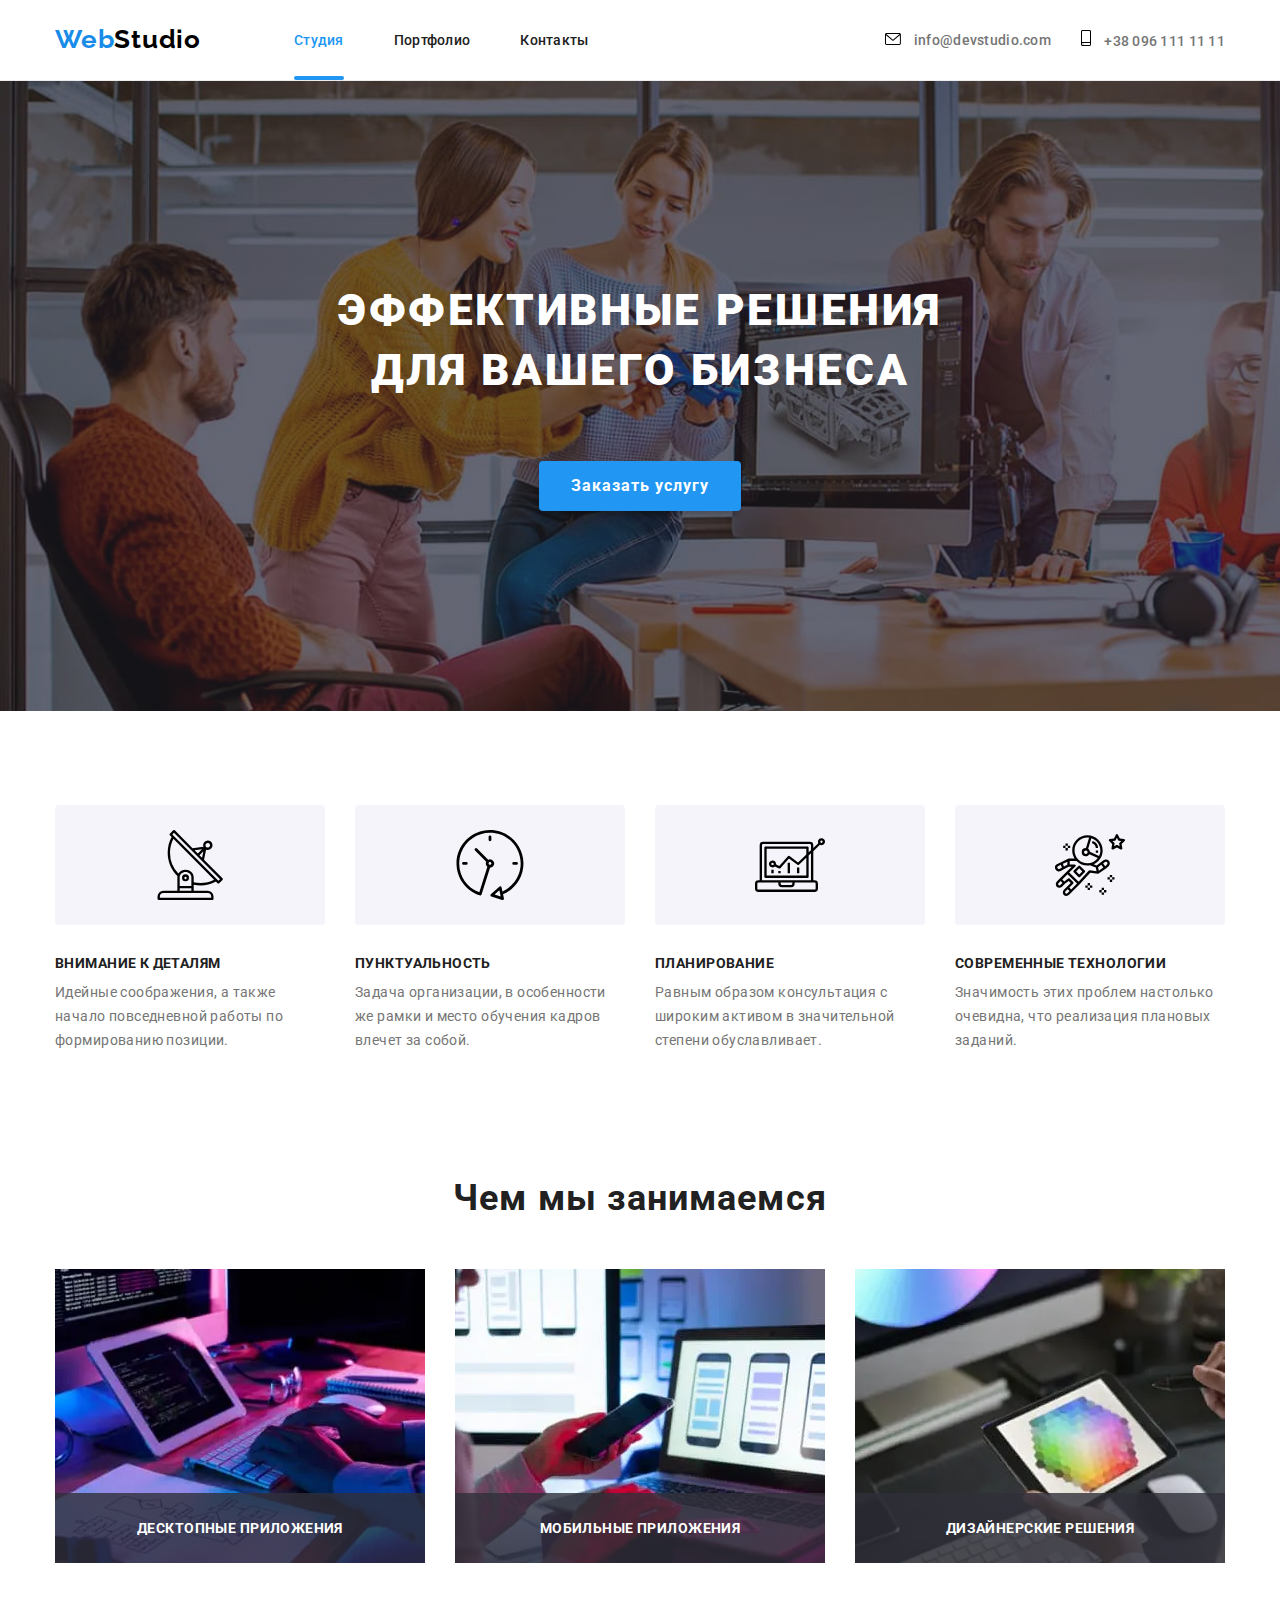
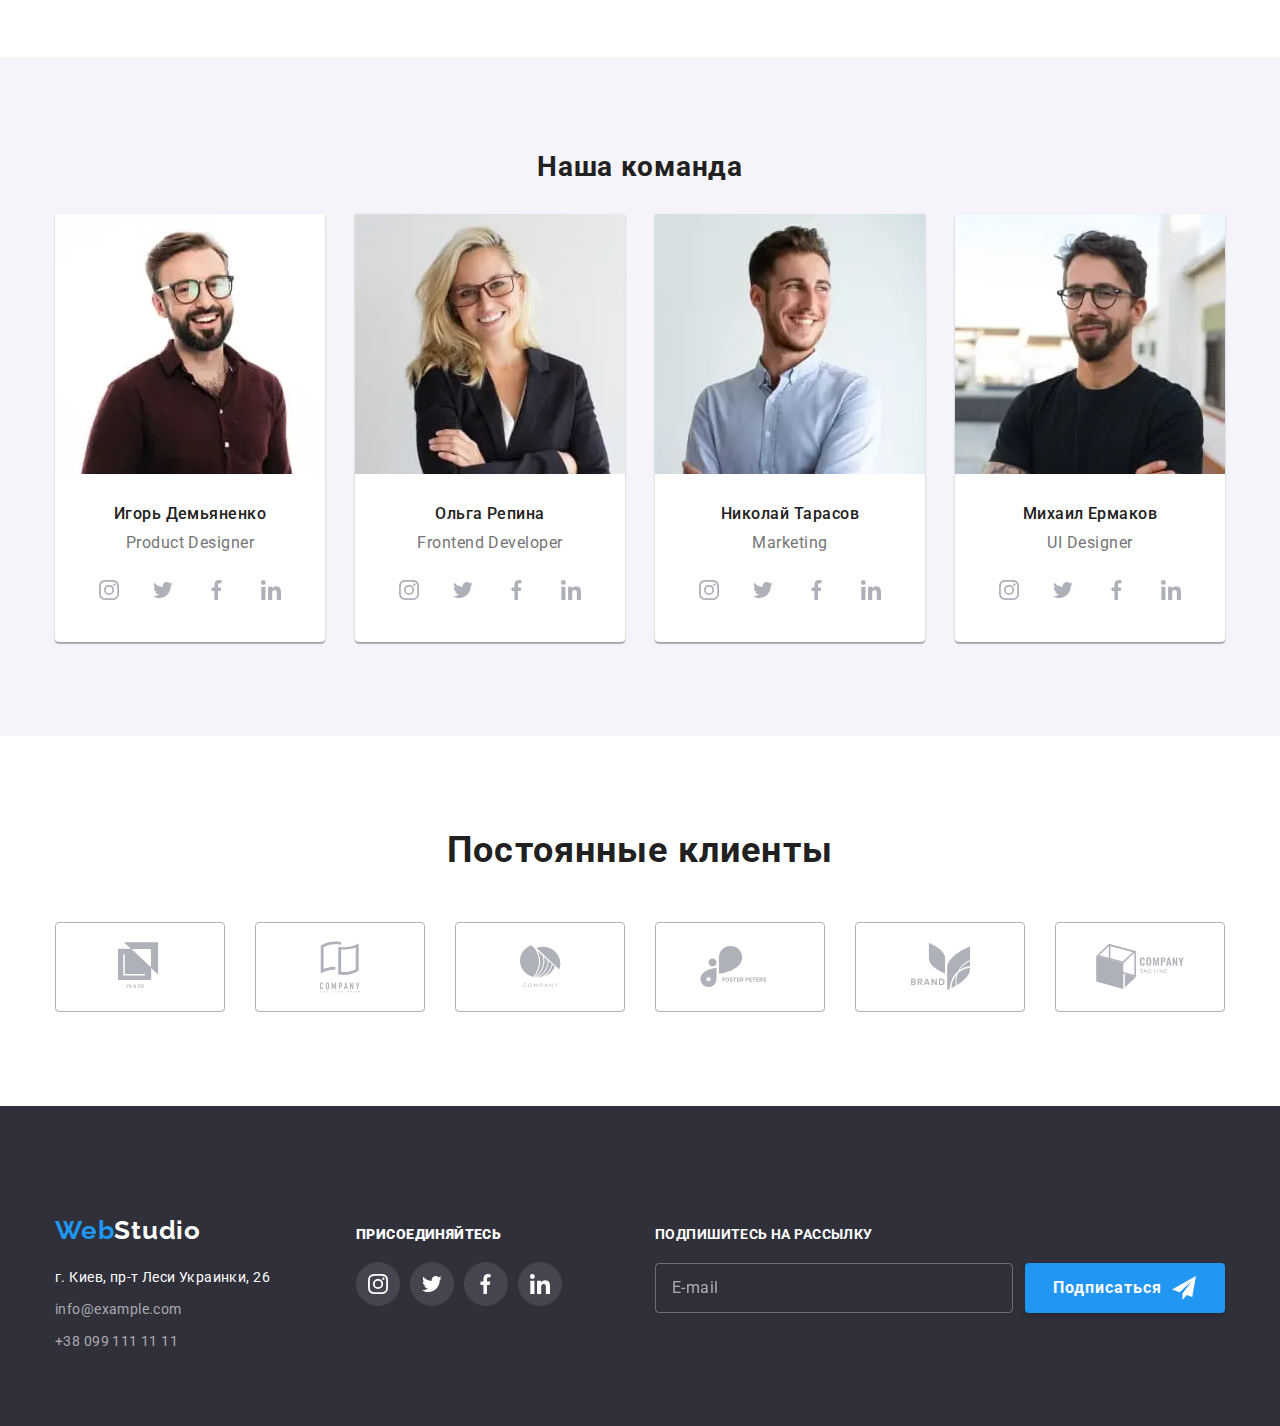
==== index.html @ 48f65a8f "almost done" ====
<!DOCTYPE html>
<html lang="ru">
  <head>
    <meta charset="UTF-8" />
    <meta name="viewport" content="width=device-width, initial-scale=1.0" />
    <title>СТУДИЯ</title>
    <link rel="preconnect" href="https://fonts.gstatic.com" />
    <link
      href="https://fonts.googleapis.com/css2?family=Raleway:wght@700&family=Roboto:wght@400;500;700;900&display=swap"
      rel="stylesheet"
    />
    <link
      rel="stylesheet"
      href="https://cdnjs.cloudflare.com/ajax/libs/modern-normalize/1.0.0/modern-normalize.min.css"
    />
    <link rel="stylesheet" href="./css/main.min.css" />
  </head>
  <body>
    <header class="page-header dividing-line">
      <div class="container">
        <nav class="site-nav">
          <a class="nav-logo link" href="index.html">
            Web<span class="nav-logo-style">Studio</span></a
          >
          <ul class="nav-list">
            <li class="nav-list-item">
              <a
                class="nav-links current studio-underline link"
                href="./index.html"
                >Студия</a
              >
            </li>
            <li class="nav-list-item">
              <a class="nav-links link" href="./portfolio.html"> Портфолио </a>
            </li>
            <li class="nav-list-item">
              <a class="nav-links link" href="#"> Контакты</a>
            </li>
          </ul>
        </nav>

        <button type="button" class="burger-button" data-menu-button>
          <svg class="burger-icon">
            <use href="./icons/sprite-svg.svg#icon-burger"></use>
          </svg>
        </button>

        <ul class="contacts-nav">
          <li class="contacts-nav-item">
            <a class="contacts-nav-info link" href="mailto:info@devstudio.com">
              <svg class="contacts-nav-icon-mail">
                <use href="./icons/sprite-svg.svg#icon-mail"></use>
              </svg>
              info@devstudio.com</a
            >
          </li>
          <li class="contacts-nav-item">
            <a class="contacts-nav-info link" href="tel:+380961111111">
              <svg class="contacts-nav-icon-tel">
                <use href="./icons/sprite-svg.svg#icon-smartphone"></use>
              </svg>
              +38 096 111 11 11</a
            >
          </li>
        </ul>
      </div>

      <div class="mobile-menu" data-menu>
        <button type="button" class="mobile-close-button" data-menu-close>
          <svg class="close-icon">
            <use href="./icons/sprite-svg.svg#icon-close"></use>
          </svg>
        </button>
        <ul class="mobile-menu-nav">
          <li class="mobile-menu-nav-item">
            <a href="./index.html" class="mobile-menu-nav-link link current"
              >Студия</a
            >
          </li>
          <li class="mobile-menu-nav-item">
            <a href="./portfolio.html" class="mobile-menu-nav-link link"
              >Портфолио</a
            >
          </li>
          <li class="mobile-menu-nav-item">
            <a href="#" class="mobile-menu-nav-link link">Контакты</a>
          </li>
        </ul>

        <ul class="mobile-contacts-nav">
          <li class="mobile-contacts-nav-item">
            <a href="#" class="mobile-contacts-nav-link link"
              >+38 096 111 11 11</a
            >
          </li>
          <li class="mobile-contacts-nav-item">
            <a href="#" class="mobile-contacts-nav-link link"
              >info@devstudio.com</a
            >
          </li>
        </ul>

        <ul class="mobile-social-list">
          <li class="mobile-social-list-item">
            <a href="#" class="mobile-social-list-link link">Instagram</a>
          </li>
          <li class="mobile-social-list-item">
            <a href="#" class="mobile-social-list-link link">Twitter</a>
          </li>
          <li class="mobile-social-list-item">
            <a href="#" class="mobile-social-list-link link">Facebook</a>
          </li>
          <li class="mobile-social-list-item">
            <a href="#" class="mobile-social-list-link link">LinkedIn</a>
          </li>
        </ul>
      </div>
    </header>
    <main>
      <section class="hero">
        <h1 class="hero-title">Эффективные решения для вашего бизнеса</h1>
        <button type="button" class="hero-button" data-modal-open>
          Заказать услугу
        </button>
      </section>

      <section class="main-part">
        <div class="container">
          <ul class="opportunities-list">
            <li class="opportunities-list-item">
              <div class="opportunities-list-icon-container">
                <svg class="opportunities-icon">
                  <use href="./icons/sprite-svg.svg#icon-group"></use>
                </svg>
              </div>
              <h3 class="opportunities-title">Внимание к деталям</h3>
              <p class="opportunities-description">
                Идейные соображения, а также начало повседневной работы по
                формированию позиции.
              </p>
            </li>
            <li class="opportunities-list-item">
              <div class="opportunities-list-icon-container">
                <svg class="opportunities-icon">
                  <use href="./icons/sprite-svg.svg#icon-clock"></use>
                </svg>
              </div>
              <h3 class="opportunities-title">Пунктуальность</h3>
              <p class="opportunities-description">
                Задача организации, в особенности же рамки и место обучения
                кадров влечет за собой.
              </p>
            </li>
            <li class="opportunities-list-item">
              <div class="opportunities-list-icon-container">
                <svg class="opportunities-icon">
                  <use href="./icons/sprite-svg.svg#icon-diagram"></use>
                </svg>
              </div>

              <h3 class="opportunities-title">Планирование</h3>
              <p class="opportunities-description">
                Равным образом консультация с широким активом в значительной
                степени обуславливает.
              </p>
            </li>
            <li class="opportunities-list-item">
              <div class="opportunities-list-icon-container">
                <svg class="opportunities-icon">
                  <use href="./icons/sprite-svg.svg#icon-astronaut"></use>
                </svg>
              </div>
              <h3 class="opportunities-title">Современные технологии</h3>
              <p class="opportunities-description">
                Значимость этих проблем настолько очевидна, что реализация
                плановых заданий.
              </p>
            </li>
          </ul>
        </div>
      </section>
      <section class="doings">
        <h3 class="section-title">Чем мы занимаемся</h3>
        <div class="container">
          <ul class="doings-list">
            <li class="doings-images">
              <div class="img-wrapper">
                <picture class="doings-picture">
                  <source
                    srcset="
                      ./doings/img-1.webp.webp    1x,
                      ./doings/img-1@2x.webp.webp 2x
                    "
                    media="(min-width:1200px)" />
                  <source
                    srcset="./doings/img-1.jpg 1x, ./doings/img-1@2x.jpg 2x"
                    media="(min-width:1200px)" />

                  <img
                    src="./doings/img-1.jpg"
                    width="370"
                    height="294"
                    alt="работа за компьютером"
                /></picture>
                <p class="img-subtitles">Десктопные приложения</p>
              </div>
            </li>
            <li class="doings-images">
              <div class="img-wrapper">
                <picture class="doings-picture">
                  <source
                    srcset="
                      ./doings/img-2.webp.webp    1x,
                      ./doings/img-2@2x.webp.webp 2x
                    "
                    media="(min-width:1200px)" />
                  <source
                    srcset="./doings/img-2.jpg 1x, ./doings/img-2@2x.jpg 2x"
                    media="(min-width:1200px)" />
                  <img
                    src="./doings/img-2.jpg"
                    width="370"
                    height="294"
                    alt="выбор дизайна разного вида"
                /></picture>
                <p class="img-subtitles">Мобильные приложения</p>
              </div>
            </li>
            <li class="doings-images">
              <div class="img-wrapper">
                <picture class="doings-picture">
                  <source
                    srcset="
                      ./doings/img-3.webp.webp    1x,
                      ./doings/img-3@2x.webp.webp 2x
                    "
                    media="(min-width:1200px)" />
                  <source
                    srcset="./doings/img-3.jpg 1x, ./doings/img-3@2x.jpg 2x"
                    media="(min-width:1200px)" />
                  <img
                    src="./doings/img-3.jpg"
                    width="370"
                    height="294"
                    alt="диаграма цветов на планшете"
                /></picture>
                <p class="img-subtitles">Дизайнерские решения</p>
              </div>
            </li>
          </ul>
        </div>
      </section>
      <section class="team">
        <h3 class="team-title">Наша команда</h3>
        <div class="container">
          <ul class="team-list">
            <li class="team-list-item">
              <picture class="team-picture">
                <source
                  srcset="
                    ./team/team-desktop/img-1.webp.webp    1x,
                    ./team/team-desktop/img-1@2x.webp.webp 2x
                  "
                  media="(min-width:1200px)"
                  type="image/webp"
                />
                <source
                  srcset="
                    ./team/team-desktop/img-1.jpg    1x,
                    ./team/team-desktop/img-1@2x.jpg 2x
                  "
                  media="(min-width:1200px)"
                />

                <source
                  srcset="
                    ./team/team-tablet/img-1.webp.webp    1x,
                    ./team/team-tablet/img-1@2x.webp.webp 2x
                  "
                  media="(min-width:768px)"
                  type="image/webp"
                />
                <source
                  srcset="
                    ./team/team-tablet/img-1.jpg    1x,
                    ./team/team-tablet/img-1@2x.jpg 2x
                  "
                  media="(min-width:768px)"
                />
                <source
                  srcset="
                    ./team/team-mobile/img-1.webp.webp    1x,
                    ./team/team-mobile/img-1@2x.webp.webp 2x
                  "
                  media="(min-width:480px)"
                  type="image/webp"
                />
                <source
                  srcset="
                    ./team/team-mobile/img-1.jpg    1x,
                    ./team/team-mobile/img-1@2x.jpg 2x
                  "
                  media="(min-width:480px)"
                />

                <img
                  class="team-pic"
                  src="./team/team-mobile/img-1.jpg"
                  alt="Игорь Демьяненко"
                />
              </picture>
              <div class="team-members">
                <h4 class="members-name">Игорь Демьяненко</h4>
                <p class="members-position">Product Designer</p>
                <ul class="social-list">
                  <li class="social-list-item">
                    <a href="" class="social-list-link link">
                      <svg class="social-link-icon">
                        <use href="./icons/sprite-svg.svg#icon-instagram"></use>
                      </svg>
                    </a>
                  </li>
                  <li class="social-list-item">
                    <a href="" class="social-list-link link">
                      <svg class="social-link-icon">
                        <use href="./icons/sprite-svg.svg#icon-twitter"></use>
                      </svg>
                    </a>
                  </li>
                  <li class="social-list-item">
                    <a href="" class="social-list-link link">
                      <svg class="social-link-icon">
                        <use href="./icons/sprite-svg.svg#icon-facebook"></use>
                      </svg>
                    </a>
                  </li>
                  <li class="social-list-item">
                    <a href="" class="social-list-link link">
                      <svg class="social-link-icon">
                        <use href="./icons/sprite-svg.svg#icon-linkedin"></use>
                      </svg>
                    </a>
                  </li>
                </ul>
              </div>
            </li>

            <li class="team-list-item">
              <picture class="team-picture">
                <source
                  srcset="
                    ./team/team-desktop/img-2.webp.webp    1x,
                    ./team/team-desktop/img-2@2x.webp.webp 2x
                  "
                  media="(min-width:1200px)"
                  type="image/webp" />
                <source
                  srcset="
                    ./team/team-desktop/img-2.jpg    1x,
                    ./team/team-desktop/img-2@2x.jpg 2x
                  "
                  media="(min-width:1200px)" />
                <source
                  srcset="
                    ./team/team-tablet/img-2.webp.webp    1x,
                    ./team/team-tablet/img-2@2x.webp.webp 2x
                  "
                  media="(min-width:768px)"
                  type="image/webp" />
                <source
                  srcset="
                    ./team/team-tablet/img-2.jpg    1x,
                    ./team/team-mobile/img-2@2x.jpg 2x
                  "
                  media="(min-width:768px)" />
                <source
                  srcset="
                    ./team/team-mobile/img-2.webp.webp    1x,
                    ./team/team-mobile/img-2@2x.webp.webp 2x
                  "
                  media="(min-width:480px)"
                  type="image/webp" />

                <source
                  srcset="
                    ./team/team-mobile/img-2.jpg    1x,
                    ./team/team-mobile/img-2@2x.jpg 2x
                  "
                  media="(min-width:480px)" />
                <img src="./team/team-mobile/img-2.jpg" alt="Ольга Репина"
              /></picture>
              <div class="team-members">
                <h4 class="members-name">Ольга Репина</h4>
                <p class="members-position">Frontend Developer</p>
                <ul class="social-list">
                  <li class="social-list-item">
                    <a href="" class="social-list-link link">
                      <svg class="social-link-icon">
                        <use href="./icons/sprite-svg.svg#icon-instagram"></use>
                      </svg>
                    </a>
                  </li>
                  <li class="social-list-item">
                    <a href="" class="social-list-link link">
                      <svg class="social-link-icon">
                        <use href="./icons/sprite-svg.svg#icon-twitter"></use>
                      </svg>
                    </a>
                  </li>
                  <li class="social-list-item">
                    <a href="" class="social-list-link link">
                      <svg class="social-link-icon">
                        <use href="./icons/sprite-svg.svg#icon-facebook"></use>
                      </svg>
                    </a>
                  </li>
                  <li class="social-list-item">
                    <a href="" class="social-list-link link">
                      <svg class="social-link-icon">
                        <use href="./icons/sprite-svg.svg#icon-linkedin"></use>
                      </svg>
                    </a>
                  </li>
                </ul>
              </div>
            </li>
            <li class="team-list-item">
              <picture class="team-picture">
                <source
                  srcset="
                    ./team/team-desktop/img-3.webp.webp    1x,
                    ./team/team-desktop/img-3@2x.webp.webp 2x
                  "
                  media="(min-width:1200px)"
                  type="image/webp"
                />
                <source
                  srcset="
                    ./team/team-desktop/img-3.jpg    1x,
                    ./team/team-desktop/img-3@2x.jpg 2x
                  "
                  media="(min-width:1200px)"
                />
                <source
                  srcset="
                    ./team/team-tablet/img-3.webp.webp    1x,
                    ./team/team-tablet/img-3@2x.webp.webp 2x
                  "
                  media="(min-width:768px)"
                  type="image/webp"
                />
                <source
                  srcset="
                    ./team/team-tablet/img-3.jpg    1x,
                    ./team/team-mobile/img-3@2x.jpg 2x
                  "
                  media="(min-width:768px)"
                />
                <source
                  srcset="
                    ./team/team-mobile/img-3.webp.webp    1x,
                    ./team/team-mobile/img-3@2x.webp.webp 2x
                  "
                  media="(min-width:480px)"
                  type="image/webp"
                />

                <source
                  srcset="
                    ./team/team-mobile/img-3.jpg    1x,
                    ./team/team-mobile/img-3@2x.jpg 2x
                  "
                  media="(min-width:480px)"
                />
                <img src="./team/team-mobile/img-3.jpg" alt="Николай Тарасов" />
              </picture>

              <div class="team-members">
                <h4 class="members-name">Николай Тарасов</h4>
                <p class="members-position">Marketing</p>
                <ul class="social-list">
                  <li class="social-list-item">
                    <a href="" class="social-list-link link">
                      <svg class="social-link-icon">
                        <use href="./icons/sprite-svg.svg#icon-instagram"></use>
                      </svg>
                    </a>
                  </li>
                  <li class="social-list-item">
                    <a href="" class="social-list-link link">
                      <svg class="social-link-icon">
                        <use href="./icons/sprite-svg.svg#icon-twitter"></use>
                      </svg>
                    </a>
                  </li>
                  <li class="social-list-item">
                    <a href="" class="social-list-link link">
                      <svg class="social-link-icon">
                        <use href="./icons/sprite-svg.svg#icon-facebook"></use>
                      </svg>
                    </a>
                  </li>
                  <li class="social-list-item">
                    <a href="" class="social-list-link link">
                      <svg class="social-link-icon">
                        <use href="./icons/sprite-svg.svg#icon-linkedin"></use>
                      </svg>
                    </a>
                  </li>
                </ul>
              </div>
            </li>
            <li class="team-list-item">
              <picture class="team-picture">
                <source
                  srcset="
                    ./team/team-desktop/img-4.webp.webp    1x,
                    ./team/team-desktop/img-4@2x.webp.webp 2x
                  "
                  media="(min-width:1200px)"
                  type="image/webp" />
                <source
                  srcset="
                    ./team/team-desktop/img-4.jpg    1x,
                    ./team/team-desktop/img-4@2x.jpg 2x
                  "
                  media="(min-width:1200px)" />
                <source
                  srcset="
                    ./team/team-tablet/img-4.webp.webp    1x,
                    ./team/team-tablet/img-4@2x.webp.webp 2x
                  "
                  media="(min-width:768px)"
                  type="image/webp" />
                <source
                  srcset="
                    ./team/team-tablet/img-4.jpg    1x,
                    ./team/team-tablet/img-4@2x.jpg 2x
                  "
                  media="(min-width:768px)" />
                <source
                  srcset="
                    ./team/team-mobile/img-4.webp.webp    1x,
                    ./team/team-mobile/img-4@2x.webp.webp 2x
                  "
                  media="(min-width:480px)"
                  type="image/webp" />
                <source
                  srcset="
                    ./team/team-mobile/img-4.jpg    1x,
                    ./team/team-mobile/img-4@2x.jpg 2x
                  "
                  media="(min-width:480px)" />

                <img src="./team/team-mobile/img-4.jpg" alt="Михаил Ермаков"
              /></picture>
              <div class="team-members">
                <h4 class="members-name">Михаил Ермаков</h4>
                <p class="members-position">UI Designer</p>
                <ul class="social-list">
                  <li class="social-list-item">
                    <a href="" class="social-list-link link">
                      <svg class="social-link-icon">
                        <use href="./icons/sprite-svg.svg#icon-instagram"></use>
                      </svg>
                    </a>
                  </li>
                  <li class="social-list-item">
                    <a href="" class="social-list-link link">
                      <svg class="social-link-icon">
                        <use href="./icons/sprite-svg.svg#icon-twitter"></use>
                      </svg>
                    </a>
                  </li>
                  <li class="social-list-item">
                    <a href="" class="social-list-link link">
                      <svg class="social-link-icon">
                        <use href="./icons/sprite-svg.svg#icon-facebook"></use>
                      </svg>
                    </a>
                  </li>
                  <li class="social-list-item">
                    <a href="" class="social-list-link link">
                      <svg class="social-link-icon">
                        <use href="./icons/sprite-svg.svg#icon-linkedin"></use>
                      </svg>
                    </a>
                  </li>
                </ul>
              </div>
            </li>
          </ul>
        </div>
      </section>

      <section class="regular-clients">
        <div class="container">
          <h3 class="customers-title">Постоянные клиенты</h3>
          <ul class="customers-list">
            <li class="customers-item">
              <a href="" class="customers-link link">
                <svg class="customers-icon" width="44.27px" height="49.23px">
                  <use href="./icons/sprite-svg.svg#icon-logo-1"></use>
                </svg>
              </a>
            </li>
            <li class="customers-item">
              <a href="" class="customers-link link">
                <svg class="customers-icon" width="40px" height="52px">
                  <use href="./icons/sprite-svg.svg#icon-logo-2"></use>
                </svg>
              </a>
            </li>
            <li class="customers-item">
              <a href="" class="customers-link link">
                <svg class="customers-icon" width="41px" height="42.6px">
                  <use href="./icons/sprite-svg.svg#icon-logo-3"></use>
                </svg>
              </a>
            </li>
            <li class="customers-item">
              <a href="" class="customers-link link">
                <svg class="customers-icon" width="79.66px" height="42.02px">
                  <use href="./icons/sprite-svg.svg#icon-logo-4"></use>
                </svg>
              </a>
            </li>
            <li class="customers-item">
              <a href="" class="customers-link link">
                <svg class="customers-icon" width="59px" height="47px">
                  <use href="./icons/sprite-svg.svg#icon-logo-5"></use>
                </svg>
              </a>
            </li>
            <li class="customers-item">
              <a href="" class="customers-link link">
                <svg class="customers-icon" width="88.48px" height="45.44px">
                  <use href="./icons/sprite-svg.svg#icon-logo-6"></use>
                </svg>
              </a>
            </li>
          </ul>
        </div>
      </section>
    </main>
    <footer class="footer">
      <div class="container footer-social-container">
        <address class="main-contacts">
          <a href="index.html" class="footer-logo link">
            Web<span class="footer-logo-style">Studio</span></a
          >
          <ul class="footer-list">
            <li class="footer-list-item">
              <a
                class="address-on-map link"
                href="https://goo.gl/maps/1etui27LHii61bxHA"
                target="_blank"
                >г. Киев, пр-т Леси Украинки, 26</a
              >
            </li>
            <li class="footer-list-item">
              <a class="footer-contact-info link" href="mailto:info@example.com"
                >info@example.com</a
              >
            </li>
            <li class="footer-list-item">
              <a class="footer-contact-info link" href="tel:+380991111111">
                +38 099 111 11 11</a
              >
            </li>
          </ul>
        </address>

        <div class="footer-links-list">
          <p class="join-us">присоединяйтесь</p>
          <ul class="footer-social-list">
            <li class="footer-social-item">
              <a href="" class="footer-social-link link">
                <svg class="footer-social-icon">
                  <use href="./icons/sprite-svg.svg#icon-instagram"></use>
                </svg>
              </a>
            </li>
            <li class="footer-social-item">
              <a href="" class="footer-social-link link">
                <svg class="footer-social-icon">
                  <use href="./icons/sprite-svg.svg#icon-twitter"></use>
                </svg>
              </a>
            </li>
            <li class="footer-social-item">
              <a href="" class="footer-social-link link">
                <svg class="footer-social-icon">
                  <use href="./icons/sprite-svg.svg#icon-facebook"></use>
                </svg>
              </a>
            </li>
            <li class="footer-social-item">
              <a href="" class="footer-social-link link">
                <svg class="footer-social-icon">
                  <use href="./icons/sprite-svg.svg#icon-linkedin"></use>
                </svg>
              </a>
            </li>
          </ul>
        </div>
        <div class="footer-submit-wrapper">
          <p class="footer-action-call">Подпишитесь на рассылку</p>
          <form action="#" class="footer-submit-form">
            <input
              type="email"
              placeholder="E-mail"
              class="footer-submit-input"
              name="user-email"
              required=""
            /><button class="footer-submit-button" type="submit">
              Подписаться
              <svg width="24" height="24" class="submit-icon">
                <use href="./icons/sprite-svg.svg#icon-send"></use>
              </svg>
            </button>
          </form>
        </div>
      </div>
    </footer>

    <div class="backdrop is-hidden" data-modal>
      <div class="modal">
        <button type="button" class="modal-close-button" data-modal-close>
          <svg class="close-button-svg">
            <use href="./icons/sprite-svg.svg#icon-close-btn"></use>
          </svg>
        </button>
        <form action="#" class="main-form">
          <b class="modal-form-action-call"
            >Оставьте свои данные, мы вам перезвоним</b
          >
          <label class="modal-form-input-label">
            <span class="modal-input-hint">Имя</span>

            <span class="modal-form-input-wrapper">
              <input
                type="text"
                required
                name="user-name"
                class="modal-form-input"
              />

              <svg width="12" height="12" class="modal-form-icon">
                <use href="./icons/sprite-svg.svg#icon-identity"></use>
              </svg>
            </span>
          </label>

          <label class="modal-form-input-label"
            ><span class="modal-input-hint">Телефон</span>
            <span class="modal-form-input-wrapper">
              <input
                type="tel"
                required
                name="phone-number"
                class="modal-form-input"
              />
              <svg width="13" height="13" class="modal-form-icon">
                <use href="./icons/sprite-svg.svg#icon-phone"></use>
              </svg>
            </span>
          </label>

          <label class="modal-form-input-label"
            ><span class="modal-input-hint">Почта</span>
            <span class="modal-form-input-wrapper">
              <input
                type="email"
                required
                name="user-email"
                class="modal-form-input" />
              <svg width="15" height="12" class="modal-form-icon">
                <use href="./icons/sprite-svg.svg#icon-envelope"></use></svg
            ></span>
          </label>

          <label class="modal-form-modal-label">
            <span class="modal-input-hint">Комментарий</span>
            <textarea
              name="user-message"
              class="comment-field"
              placeholder="Введите текст"
            ></textarea>
          </label>
          <input
            type="checkbox"
            name="agreement-terms"
            id="agreement-terms"
            class="agreement-terms-checkbox visually-hidden"
          />
          <label for="agreement-terms" class="modal-form-agreements"
            >Соглашаюсь с рассылкой и принимаю&nbsp;<a
              href="#"
              class="agreement-terms-link"
              >Условия договора</a
            >
          </label>
          <button type="submit" class="modal-form-submit-btn">Отправить</button>
        </form>
      </div>
    </div>

    <script src="./js/modal.js"></script>
    <script src="./js/mobile-menu.js"></script>
  </body>
</html>
---- css/main.min.css ----
:root{--mostly-used-color: #212121;--second-level-color: #757575;--accent-color: #2196f3}body{color:var(--mostly-used-color);font-family:Roboto, sans-serif}ul,ol{padding:0;margin:0}.visually-hidden{position:absolute !important;clip:rect(1px 1px 1px 1px);clip:rect(1px, 1px, 1px, 1px);padding:0 !important;border:0 !important;height:1px !important;width:1px !important;overflow:hidden}h1,h2,h3,h4,h5,h6,p{margin:0;padding:0}li{list-style:none}.link{text-decoration:none;color:inherit}.anchor{display:inline-block}img{display:block;max-width:100%;height:auto}.container{width:100%;padding:0 15px}.page-header .container{display:-webkit-box;display:-ms-flexbox;display:flex;-webkit-box-pack:justify;-ms-flex-pack:justify;justify-content:space-between;-webkit-box-align:center;-ms-flex-align:center;align-items:center;margin:0 auto}@media screen and (max-width: 479px){.customers-list{-webkit-box-pack:center;-ms-flex-pack:center;justify-content:center}}@media screen and (min-width: 480px){.container{width:480px;margin:0 auto}}@media screen and (min-width: 768px){.container{width:768px;margin:0 auto}}@media screen and (min-width: 1200px){.container{width:1200px}}@media screen and (max-width: 767px){.nav-list{display:none}.contacts-nav{display:none}}.nav-logo,.footer-logo{display:-webkit-box;display:-ms-flexbox;display:flex;font-family:Raleway;font-weight:700;font-size:26px;line-height:1.192;letter-spacing:0.03em;color:#2196f3;-webkit-transition:color 250ms cubic-bezier(0.4, 0, 0.2, 1);transition:color 250ms cubic-bezier(0.4, 0, 0.2, 1)}.nav-logo-style{color:#000000}.nav-logo,.footer-logo:focus,.nav-logo,.footer-logo:hover{color:#188ce8}@media screen and (max-width: 767px){.burger-button,.mobile-close-button{background-color:transparent;border:none;padding:0}.burger-icon{width:40px;height:40px;-webkit-transition:fill 250ms cubic-bezier(0.4, 0, 0.2, 1);transition:fill 250ms cubic-bezier(0.4, 0, 0.2, 1)}.burger-button:focus .burger-icon{fill:var(--accent-color)}.mobile-menu{position:absolute;top:0;left:50%;-webkit-transform:translateX(-50%) translateY(-100%);transform:translateX(-50%) translateY(-100%);width:100%;max-width:480px;height:100vh;padding:48px 40px;background-color:#ffffff;overflow-y:scroll;z-index:99;-webkit-transition:-webkit-transform 250ms cubic-bezier(0.4, 0, 0.2, 1);transition:-webkit-transform 250ms cubic-bezier(0.4, 0, 0.2, 1);transition:transform 250ms cubic-bezier(0.4, 0, 0.2, 1);transition:transform 250ms cubic-bezier(0.4, 0, 0.2, 1), -webkit-transform 250ms cubic-bezier(0.4, 0, 0.2, 1)}.mobile-menu.is-open{-webkit-transform:translateX(-50%) translateY(0%);transform:translateX(-50%) translateY(0%)}.close-icon{width:40px;height:40px;-webkit-transition:fill 250ms cubic-bezier(0.4, 0, 0.2, 1);transition:fill 250ms cubic-bezier(0.4, 0, 0.2, 1)}.mobile-close-button{position:absolute;top:10px;right:15px}.mobile-close-button:focus .close-icon{fill:var(--accent-color)}.mobile-menu-nav-link{font-weight:500;font-size:40px;line-height:1.175;letter-spacing:0.02em}.mobile-menu-nav-link:focus{color:var(--accent-color)}.current{color:var(--accent-color)}.mobile-menu-nav-item:not(:last-child){margin-bottom:32px}.mobile-contacts-nav-item:first-child{font-weight:500;margin-top:306px;font-size:34px;line-height:1.176;letter-spacing:0.02em;color:var(--accent-color);margin-bottom:32px;-webkit-box-align:center;-ms-flex-align:center;align-items:center}.mobile-contacts-nav-item:last-child{font-weight:500;font-size:24px;line-height:1.166;letter-spacing:0.02em}.mobile-social-list{display:-webkit-box;display:-ms-flexbox;display:flex}.mobile-social-list-link{font-weight:500;font-size:18px;line-height:1.22;letter-spacing:0.02em;color:var(--accent-color)}.mobile-social-list-item:not(:last-child)::after{content:'';margin-left:10px;margin-right:-10px;width:22px;height:0px;border:1px solid rgba(33,33,33,0.2);-webkit-transform:rotate(90deg);transform:rotate(90deg)}.mobile-social-list-item{margin-top:64px}.mobile-social-list-item:not(:first-child){margin-left:20px}}@media screen and (min-width: 768px){.mobile-menu{display:none}.burger-button{display:none}.site-nav{display:-webkit-box;display:-ms-flexbox;display:flex;-webkit-box-align:center;-ms-flex-align:center;align-items:center}.nav-list{display:-webkit-box;display:-ms-flexbox;display:flex;margin-left:88px}.nav-list-item{margin-right:50px}.nav-list-item:last-child{margin-right:0px}.contacts-nav-icon-mail{width:14px;height:10px}.contacts-nav-icon-tel{width:10px;height:14px}.nav-logo{padding-top:26px;padding-bottom:26px}.contacts-nav-info{font-weight:500;font-size:12px;line-height:1.166;letter-spacing:0.02em}.contacts-nav-item:not(:last-child){margin-bottom:10px}.nav-links{font-weight:500;position:relative;display:block;font-size:14px;padding-bottom:32px;padding-top:32px;line-height:1.142;letter-spacing:0.02em;-webkit-transition:color 250ms cubic-bezier(0.4, 0, 0.2, 1);transition:color 250ms cubic-bezier(0.4, 0, 0.2, 1)}.nav-links:hover,.nav-links:focus{color:var(--accent-color)}.current{color:var(--accent-color)}}@media screen and (min-width: 1200px){.contacts-nav{display:-webkit-box;display:-ms-flexbox;display:flex;margin-left:auto;-webkit-box-align:center;-ms-flex-align:center;align-items:center;-webkit-box-pack:center;-ms-flex-pack:center;justify-content:center}.contacts-nav .contacts-nav-item:not(:last-child){margin-right:30px}.nav-list{margin-left:93px}.nav-list{display:-webkit-box;display:-ms-flexbox;display:flex}.nav-list .nav-list-item:not(:last-child){margin-right:50px}.contacts-nav-icon-mail{width:16px;height:12px;margin-right:10px}.contacts-nav-icon-tel{width:10px;height:16px;margin-right:10px}.contacts-nav-info{font-weight:500;font-size:14px;line-height:1.142;letter-spacing:0.02em}.contacts-nav-item:not(:last-child){margin-bottom:0px}.nav-logo{padding-top:24px;padding-bottom:25px}.nav-logo,.footer-logo{font-family:Raleway;font-weight:700;font-size:26px;line-height:1.192;letter-spacing:0.03em;color:#2196f3;-webkit-transition:color 250ms cubic-bezier(0.4, 0, 0.2, 1);transition:color 250ms cubic-bezier(0.4, 0, 0.2, 1)}.nav-logo-style{color:#000000}.nav-logo,.footer-logo:focus,.nav-logo,.footer-logo:hover{color:#188ce8}.contacts-nav-info{font-weight:500;font-size:14px;line-height:1.142;letter-spacing:0.02em;color:var(--second-level-color);-webkit-transition:color 250ms cubic-bezier(0.4, 0, 0.2, 1);transition:color 250ms cubic-bezier(0.4, 0, 0.2, 1)}.contacts-nav-info:hover,.contacts-nav-info:focus{color:var(--accent-color)}.page-header .contacts-nav-info{padding-top:32px;padding-bottom:32px}.contacts-nav-icon-mail{-webkit-transition:fill 250ms cubic-bezier(0.4, 0, 0.2, 1);transition:fill 250ms cubic-bezier(0.4, 0, 0.2, 1)}.contacts-nav-info:hover .contacts-nav-icon-mail,.contacts-nav-info:focus .contacts-nav-icon-mail{fill:var(--accent-color)}.contacts-nav-icon-tel{-webkit-transition:fill 250ms cubic-bezier(0.4, 0, 0.2, 1);transition:fill 250ms cubic-bezier(0.4, 0, 0.2, 1)}.contacts-nav-info:hover .contacts-nav-icon-tel,.contact-nav-info:focus .contacts-nav-icon-tel{fill:var(--accent-color)}}.studio-underline::after{position:absolute;bottom:0;content:'';display:block;width:100%;height:4px;background:#2196f3;border-radius:2px}.portfolio-underline::before{position:absolute;bottom:0;content:'';display:block;width:100%;height:4px;background:#2196f3;border-radius:2px}.hero-title{max-width:363px;margin-left:auto;margin-right:auto;margin-bottom:30px;font-size:26px;font-weight:900;line-height:1.61538;text-align:center;letter-spacing:0.06em;text-transform:uppercase;color:#fff}.hero{padding-bottom:200px;margin:0 auto;padding-top:200px;text-align:center;background-image:-webkit-gradient(linear, left top, left bottom, from(rgba(47,48,58,0.4)), to(rgba(47,48,58,0.4))),url(../bg-pic/bg-picture-mobile.jpg),url(../bg-pic/bg-picture-mobile.webp.webp);background-image:linear-gradient(rgba(47,48,58,0.4), rgba(47,48,58,0.4)),url(../bg-pic/bg-picture-mobile.jpg),url(../bg-pic/bg-picture-mobile.webp.webp);background-color:#2f303a;background-size:cover;background-repeat:no-repeat}@media screen and (min-device-pixel-ratio: 2), screen and (-webkit-min-device-pixel-ratio: 2), screen and (min-resolution: 192dpi), screen and (min-resolution: 2dppx){.hero{background-image:-webkit-gradient(linear, left top, left bottom, from(rgba(47,48,58,0.4)), to(rgba(47,48,58,0.4))),url(../bg-pic/bg-picture-mobile@2x.jpg),url(../bg-pic/bg-picture-mobile@2x.webp.webp);background-image:linear-gradient(rgba(47,48,58,0.4), rgba(47,48,58,0.4)),url(../bg-pic/bg-picture-mobile@2x.jpg),url(../bg-pic/bg-picture-mobile@2x.webp.webp)}}.hero-button{font-weight:700;padding:10px 32px;margin-top:30px;font-size:16px;line-height:1.875;text-align:center;letter-spacing:0.06em;color:#ffffff;border:none;background-color:var(--accent-color);-webkit-box-shadow:0px 4px 4px rgba(0,0,0,0.15);box-shadow:0px 4px 4px rgba(0,0,0,0.15);border-radius:4px;cursor:pointer;-webkit-transition:color 250ms cubic-bezier(0.4, 0, 0.2, 1);transition:color 250ms cubic-bezier(0.4, 0, 0.2, 1)}.hero-button:hover,.hero-button:focus{color:black}@media screen and (min-width: 768px){.hero{background-image:-webkit-gradient(linear, left top, left bottom, from(rgba(47,48,58,0.4)), to(rgba(47,48,58,0.4))),url(../bg-pic/bg-picture-tablet.jpg),url(../bg-pic/bg-picture-tablet.webp.webp);background-image:linear-gradient(rgba(47,48,58,0.4), rgba(47,48,58,0.4)),url(../bg-pic/bg-picture-tablet.jpg),url(../bg-pic/bg-picture-tablet.webp.webp)}}@media screen and (min-width: 768px) and (min-device-pixel-ratio: 2), screen and (min-width: 768px) and (-webkit-min-device-pixel-ratio: 2), screen and (min-width: 768px) and (min-resolution: 192dpi), screen and (min-width: 768px) and (min-resolution: 2dppx){.hero{background-image:-webkit-gradient(linear, left top, left bottom, from(rgba(47,48,58,0.4)), to(rgba(47,48,58,0.4))),url(../bg-pic/bg-picture-tablet@2x.jpg),url(../bg-pic/bg-picture-tablet@2x.webp.webp);background-image:linear-gradient(rgba(47,48,58,0.4), rgba(47,48,58,0.4)),url(../bg-pic/bg-picture-tablet@2x.jpg),url(../bg-pic/bg-picture-tablet@2x.webp.webp)}}@media screen and (min-width: 1200px){.hero-title{font-size:44px;line-height:1.363;max-width:696px}.hero{max-width:1600px;background-image:-webkit-gradient(linear, left top, left bottom, from(rgba(47,48,58,0.4)), to(rgba(47,48,58,0.4))),url(../bg-pic/bg-picture-desktop.jpg),url(../bg-pic/bg-picture-desktop.webp.webp);background-image:linear-gradient(rgba(47,48,58,0.4), rgba(47,48,58,0.4)),url(../bg-pic/bg-picture-desktop.jpg),url(../bg-pic/bg-picture-desktop.webp.webp)}}@media screen and (min-width: 1200px) and (min-device-pixel-ratio: 2), screen and (min-width: 1200px) and (-webkit-min-device-pixel-ratio: 2), screen and (min-width: 1200px) and (min-resolution: 192dpi), screen and (min-width: 1200px) and (min-resolution: 2dppx){.hero{background-image:-webkit-gradient(linear, left top, left bottom, from(rgba(47,48,58,0.4)), to(rgba(47,48,58,0.4))),url(../bg-pic/bg-picture-desktop@2x.jpg),url(../bg-pic/bg-picture-desktop@2x.webp.webp);background-image:linear-gradient(rgba(47,48,58,0.4), rgba(47,48,58,0.4)),url(../bg-pic/bg-picture-desktop@2x.jpg),url(../bg-pic/bg-picture-desktop@2x.webp.webp)}}.backdrop{position:fixed;top:0;left:0;width:100%;height:100%;background-color:rgba(0,0,0,0.2);-webkit-transition:all 250ms cubic-bezier(0.4, 0, 0.2, 1);transition:all 250ms cubic-bezier(0.4, 0, 0.2, 1)}.modal{padding:40px;position:absolute;left:50%;top:50%;-webkit-transform:translate(-50%, -50%);transform:translate(-50%, -50%);width:450px;max-height:609px;height:95vh;overflow:scroll;background:#ffffff;-webkit-box-shadow:0px 1px 3px rgba(0,0,0,0.12),0px 1px 1px rgba(0,0,0,0.14),0px 2px 1px rgba(0,0,0,0.2);box-shadow:0px 1px 3px rgba(0,0,0,0.12),0px 1px 1px rgba(0,0,0,0.14),0px 2px 1px rgba(0,0,0,0.2);border-radius:4px}@media screen and (max-width: 479px){.modal{width:100%}}@media screen and (min-width: 1200px){.modal{width:528px;height:581px;overflow:visible}}.close-button-svg{width:11px;height:11px}.modal-close-button:hover .close-button-svg,.modal-close-button:focus .close-button-svg{fill:var(--accent-color);-webkit-transition:fill 250ms cubic-bezier(0.4, 0, 0.2, 1);transition:fill 250ms cubic-bezier(0.4, 0, 0.2, 1)}.modal-close-button{position:absolute;top:8px;right:8px;width:30px;height:30px;background:#ffffff;border:1px solid rgba(0,0,0,0.1);-webkit-box-sizing:border-box;box-sizing:border-box;border-radius:50%;cursor:pointer}.modal-close-button:hover,.modal-close-button:focus{border-color:var(--accent-color);-webkit-transition:border-color 250ms cubic-bezier(0.4, 0, 0.2, 1);transition:border-color 250ms cubic-bezier(0.4, 0, 0.2, 1)}.is-hidden{opacity:0;visibility:hidden;pointer-events:none}.main-form{display:-webkit-box;display:-ms-flexbox;display:flex;-webkit-box-orient:vertical;-webkit-box-direction:normal;-ms-flex-direction:column;flex-direction:column}.modal-form-action-call{font-weight:700;font-size:20px;line-height:1.5;text-align:center;letter-spacing:0.03em;color:var(--mostly-used-color);margin-bottom:12px}@media screen and (min-width: 1200px){.modal-form-action-call{line-height:1.15}}.modal-form-input-label{font-weight:400;font-size:12px;line-height:1.166;letter-spacing:0.01em;color:var(--second-level-color)}.modal-input-hint{display:block;margin-bottom:4px;margin-top:10px;font-weight:400;font-size:12px;line-height:1.166;letter-spacing:0.01em;color:var(--second-level-color)}.modal-form-input-wrapper{display:block;position:relative}.modal-form-input-wrapper:hover .modal-form-input{border:1px solid var(--accent-color)}.modal-form-input{display:block;width:100%;height:40px;padding-left:42px;border:1px solid rgba(33,33,33,0.2);border-radius:4px;-webkit-transition:border 250ms cubic-bezier(0.4, 0, 0.2, 1);transition:border 250ms cubic-bezier(0.4, 0, 0.2, 1)}.modal-form-input:focus,.modal-form-input:hover{border:1px solid var(--accent-color);border-radius:4px;outline:transparent}.modal-form-icon{position:absolute;top:50%;left:15px;fill:var(--mostly-used-color);-webkit-transform:translateY(-50%);transform:translateY(-50%);-webkit-transition:fill 250ms cubic-bezier(0.4, 0, 0.2, 1);transition:fill 250ms cubic-bezier(0.4, 0, 0.2, 1)}.modal-form-icon:hover{fill:var(--accent-color)}.modal-form-input:focus+.modal-form-icon,.modal-form-input:hover+.modal-form-icon{fill:var(--accent-color)}.comment-field{resize:none;display:block;width:100%;height:120px;padding:12px 16px;margin-bottom:20px;border:1px solid rgba(33,33,33,0.2);border-radius:4px;-webkit-transition:border 250ms cubic-bezier(0.4, 0, 0.2, 1);transition:border 250ms cubic-bezier(0.4, 0, 0.2, 1)}.comment-field::-webkit-input-placeholder{font-weight:400;font-size:14px;line-height:1.143;letter-spacing:0.01em;color:rgba(117,117,117,0.5)}.comment-field:-ms-input-placeholder{font-weight:400;font-size:14px;line-height:1.143;letter-spacing:0.01em;color:rgba(117,117,117,0.5)}.comment-field::-ms-input-placeholder{font-weight:400;font-size:14px;line-height:1.143;letter-spacing:0.01em;color:rgba(117,117,117,0.5)}.comment-field::placeholder{font-weight:400;font-size:14px;line-height:1.143;letter-spacing:0.01em;color:rgba(117,117,117,0.5)}.comment-field:focus,.comment-field:hover{border:1px solid var(--accent-color);-webkit-box-sizing:border-box;box-sizing:border-box;border-radius:4px;outline:transparent;-webkit-transition:all 250ms cubic-bezier(0.4, 0, 0.2, 1);transition:all 250ms cubic-bezier(0.4, 0, 0.2, 1)}.modal-form-agreements{display:-webkit-box;display:-ms-flexbox;display:flex;-webkit-box-align:center;-ms-flex-align:center;align-items:center;font-weight:400;font-size:12px;line-height:1.166;margin:0 auto;letter-spacing:0.03em;color:var(--second-level-color)}.modal-form-agreements::before{display:inline-block;content:'';width:16px;height:15px;margin-right:10px;background-image:url(../icons/icon-checked.svg)}.agreement-terms-checkbox:checked+.modal-form-agreements::before{background-image:url(../icons/position-checked.svg);background-color:var(--accent-color);background-repeat:no-repeat;background-position:50% 50%;background-origin:border-box;border-color:transparent}@media screen and (max-width: 479px){.modal-form-agreements{width:320px;-ms-flex-wrap:wrap;flex-wrap:wrap}}.agreement-terms-checkbox:focus+.modal-form-agreements::before{outline:1px solid var(--accent-color)}.agreement-terms-link{color:var(--accent-color)}.modal-form-submit-btn{font-weight:900;font-size:16px;line-height:1.875;-webkit-box-align:center;-ms-flex-align:center;align-items:center;text-align:center;letter-spacing:0.06em;-ms-flex-item-align:center;-ms-grid-row-align:center;align-self:center;padding:10px 55px;margin-top:30px;outline:transparent;background-color:var(--accent-color);-webkit-box-shadow:0px 4px 4px rgba(0,0,0,0.15);box-shadow:0px 4px 4px rgba(0,0,0,0.15);border-radius:4px;color:#ffffff;cursor:pointer;-webkit-transition:background-color 250ms cubic-bezier(0.4, 0, 0.2, 1);transition:background-color 250ms cubic-bezier(0.4, 0, 0.2, 1)}.modal-form-submit-btn:hover,.modal-form-submit-btn:focus{background-color:#188ce8}.main-part{padding-bottom:60px;padding-top:60px}.opportunities-list{display:block}.opportunities-list-item{-ms-flex-preferred-size:calc((100% - 15px * 8) / 4);flex-basis:calc((100% - 15px * 8) / 4);max-width:450px}.opportunities-list-item{margin-bottom:30px;margin-left:auto}.opportunities-list-item:last-child{margin-bottom:0px}.opportunities-list-icon-container{background:#f5f4fa;border-radius:4px;display:-webkit-box;display:-ms-flexbox;display:flex;-webkit-box-pack:center;-ms-flex-pack:center;justify-content:center;-webkit-box-align:center;-ms-flex-align:center;align-items:center;padding:25px 142px;margin-bottom:30px}.opportunities-icon{width:70px;height:70px}@media screen and (max-width: 479px){.opportunities-icon{min-width:70px;min-height:70px}}.opportunities-title{text-align:center;font-weight:700;font-size:14px;line-height:1.142;letter-spacing:0.03em;text-transform:uppercase;margin-bottom:10px;-webkit-box-align:center;-ms-flex-align:center;align-items:center}.opportunities-description{font-weight:400;font-size:14px;line-height:1.714;letter-spacing:0.03em;color:var(--second-level-color)}@media screen and (min-width: 768px){.opportunities-list{display:-webkit-box;display:-ms-flexbox;display:flex;-ms-flex-wrap:wrap;flex-wrap:wrap;-webkit-box-align:baseline;-ms-flex-align:baseline;align-items:baseline}.opportunities-title{text-align:left}}@media screen and (min-width: 1200px){.main-part{padding-bottom:94px;padding-top:94px}.opportunities-list-item{margin-right:30px;margin-left:auto}.opportunities-list-item:last-child{margin-right:0px}.opportunities-list-icon-container{padding:25px 100px}.opportunities-title{text-align:left}}@media screen and (max-width: 1199px){.doings{display:none}}@media screen and (min-width: 1200px){.section-title,.team-title{font-weight:700;font-size:36px;line-height:1.167;padding-bottom:50px;text-align:center;letter-spacing:0.03em}.doings{padding-bottom:94px}.doings-list{display:-webkit-box;display:-ms-flexbox;display:flex}.doings-images:not(:last-child){margin-right:30px}.img-wrapper{position:relative}.img-subtitles{width:100%;bottom:0%;position:absolute;font-weight:700;font-size:14px;line-height:1.142;text-align:center;letter-spacing:0.03em;text-transform:uppercase;color:#ffffff;background-color:rgba(47,48,58,0.8);padding:27px 0px}}.team{padding-bottom:60px;padding-top:60px;background:#f5f4fa}.team-title{font-weight:700;font-size:28px;line-height:1.178;padding-bottom:30px;text-align:center;letter-spacing:0.03em}.team-list-item{background-color:#ffffff;margin:0px 0px 30px 0px;-webkit-box-shadow:0px 1px 3px rgba(0,0,0,0.12),0px 1px 1px rgba(0,0,0,0.14),0px 2px 1px rgba(0,0,0,0.2);box-shadow:0px 1px 3px rgba(0,0,0,0.12),0px 1px 1px rgba(0,0,0,0.14),0px 2px 1px rgba(0,0,0,0.2);border-radius:0px 0px 4px 4px}.team-list-item:last-child{margin:0px}.members-name{font-weight:500;font-size:16px;line-height:1.187;letter-spacing:0.03em;margin-top:30px;text-align:center}.members-position{font-weight:400;font-size:16px;line-height:1.187;letter-spacing:0.03em;color:var(--second-level-color);margin-top:10px;margin-bottom:16px;text-align:center}.team-members{padding-right:32px;padding-left:32px}@media screen and (min-width: 768px){.team-list{display:-webkit-box;display:-ms-flexbox;display:flex;-ms-flex-wrap:wrap;flex-wrap:wrap}.team-list-item{margin:0px 30px 30px 0px}.team-list-item:nth-child(2n+2){margin-right:0px}.team-list-item:nth-child(n+3){margin-bottom:0px}}@media screen and (min-width: 1200px){.team{padding-bottom:94px;padding-top:94px}.team-list-item:nth-child(n+1){margin-right:30px}.team-list-item:nth-child(1n){margin-bottom:0px}.team-list-item:last-child{margin:0px}.team-title{font-size:36;line-height:1, 166}}.social-list{display:-webkit-box;display:-ms-flexbox;display:flex;-webkit-box-pack:center;-ms-flex-pack:center;justify-content:center}.social-list-item{margin-right:10px}.social-list-item:last-child{margin-right:0px}.social-list-link{width:44px;height:44px;display:-webkit-box;display:-ms-flexbox;display:flex;-webkit-box-pack:center;-ms-flex-pack:center;justify-content:center;-webkit-box-align:center;-ms-flex-align:center;align-items:center;border-radius:50%;background-color:#ffffff;margin-bottom:30px;-webkit-transition:background-color 250ms cubic-bezier(0.4, 0, 0.2, 1);transition:background-color 250ms cubic-bezier(0.4, 0, 0.2, 1)}.social-list-link:hover,.social-list-link:focus{background-color:var(--accent-color)}.social-link-icon{height:20px;width:20px;fill:#afb1b8;-webkit-transition:fill 250ms cubic-bezier(0.4, 0, 0.2, 1);transition:fill 250ms cubic-bezier(0.4, 0, 0.2, 1)}.social-list-link:hover .social-link-icon,.social-list-link:focus .social-link-icon{fill:#ffffff}.regular-clients{padding-top:60px;padding-bottom:60px}.customers-icon{fill:#afb1b8;-webkit-transition:fill 250ms cubic-bezier(0.4, 0, 0.2, 1);transition:fill 250ms cubic-bezier(0.4, 0, 0.2, 1)}.customers-link:hover .customers-icon,.customers-link:focus .customers-icon{fill:var(--accent-color)}.customers-link{width:210px;display:-webkit-box;display:-ms-flexbox;display:flex;height:90px;border:1px solid #afb1b8;-webkit-box-sizing:border-box;box-sizing:border-box;border-radius:4px;-webkit-box-align:center;-ms-flex-align:center;align-items:center;-webkit-box-pack:center;-ms-flex-pack:center;justify-content:center;-webkit-transition:border-color 250ms cubic-bezier(0.4, 0, 0.2, 1);transition:border-color 250ms cubic-bezier(0.4, 0, 0.2, 1)}.customers-link:hover,.customers-link:focus{border-color:var(--accent-color)}.customers-item{margin:15px}.customers-title{font-weight:700;font-size:28px;line-height:1.178;text-align:center;letter-spacing:0.03em;margin-bottom:30px}.customers-list{display:-webkit-box;display:-ms-flexbox;display:flex;-ms-flex-wrap:wrap;flex-wrap:wrap;-webkit-box-pack:center;-ms-flex-pack:center;justify-content:center;margin:-15px}@media screen and (min-width: 1200px){.regular-clients{padding-top:94px;padding-bottom:94px}.customers-title{font-size:36px;line-height:1.166;margin-bottom:50px}.customers-list{display:-webkit-box;display:-ms-flexbox;display:flex;-webkit-box-align:center;-ms-flex-align:center;align-items:center;-webkit-box-pack:center;-ms-flex-pack:center;justify-content:center}.customers-link{width:170px}}.footer{background-color:#2f303a;padding-top:60px;padding-bottom:60px}.footer-logo{margin-bottom:20px;display:-webkit-box;display:-ms-flexbox;display:flex;-webkit-box-pack:center;-ms-flex-pack:center;justify-content:center}.footer-logo-style{color:#ffffff}.footer-list-item{display:-webkit-box;display:-ms-flexbox;display:flex;-webkit-box-pack:center;-ms-flex-pack:center;justify-content:center;margin-bottom:8px}.main-contacts{font-family:inherit;font-style:inherit;min-width:231px}.footer-contact-info{font-weight:400;font-size:14px;line-height:1.714;letter-spacing:0.03em;color:rgba(255,255,255,0.6);-webkit-transition:color 250ms cubic-bezier(0.4, 0, 0.2, 1);transition:color 250ms cubic-bezier(0.4, 0, 0.2, 1)}.footer-contact-info:hover,.footer-contact-info:focus{color:var(--accent-color)}.address-on-map{font-weight:400;font-size:14px;line-height:1.714;letter-spacing:0.03em;color:#ffffff;-webkit-transition:color 250ms cubic-bezier(0.4, 0, 0.2, 1);transition:color 250ms cubic-bezier(0.4, 0, 0.2, 1)}.address-on-map:hover,.address-on-map:focus{color:var(--accent-color)}.footer-social-container{-webkit-box-align:baseline;-ms-flex-align:baseline;align-items:baseline}.footer-social-item{margin-right:10px}.footer-social-item:last-child{margin-right:0px}.join-us{text-align:center;font-weight:900;font-size:14px;line-height:1.142;letter-spacing:0.03em;text-transform:uppercase;color:#ffffff;margin-top:60px;margin-bottom:20px}.footer-social-list{-webkit-box-pack:center;-ms-flex-pack:center;justify-content:center;margin-top:20px;margin-bottom:60px;display:-webkit-box;display:-ms-flexbox;display:flex;-webkit-box-align:baseline;-ms-flex-align:baseline;align-items:baseline}.footer-social-icon{width:20px;height:20px;fill:#ffffff}.footer-social-link{width:44px;height:44px;display:-webkit-box;display:-ms-flexbox;display:flex;-webkit-box-pack:center;-ms-flex-pack:center;justify-content:center;-webkit-box-align:center;-ms-flex-align:center;align-items:center;border-radius:50%;background-color:rgba(255,255,255,0.1);-webkit-transition:background-color 250ms cubic-bezier(0.4, 0, 0.2, 1);transition:background-color 250ms cubic-bezier(0.4, 0, 0.2, 1)}.footer-social-link:hover,.footer-social-link:focus{background-color:var(--accent-color)}.footer-submit-wrapper{display:-webkit-box;display:-ms-flexbox;display:flex;-webkit-box-orient:vertical;-webkit-box-direction:normal;-ms-flex-direction:column;flex-direction:column}.footer-action-call{margin-bottom:20px;text-align:center;font-weight:700;font-size:14px;line-height:1.14;letter-spacing:0.03em;text-transform:uppercase;color:#ffffff}.footer-submit-form{display:-webkit-box;display:-ms-flexbox;display:flex;-webkit-box-align:center;-ms-flex-align:center;align-items:center;-webkit-box-orient:vertical;-webkit-box-direction:normal;-ms-flex-direction:column;flex-direction:column}.footer-submit-input{margin-bottom:20px;border:1px solid rgba(255,255,255,0.3);-webkit-box-sizing:border-box;box-sizing:border-box;-webkit-filter:drop-shadow(0px 4px 4px rgba(0,0,0,0.15));filter:drop-shadow(0px 4px 4px rgba(0,0,0,0.15));border-radius:4px;background-color:inherit;padding-top:15px;padding-bottom:15px;padding-left:16px;width:450px;height:50px;outline:none;font-weight:400;font-size:16px;line-height:1.25;letter-spacing:0.03em;color:#ffffff}.footer-submit-input:focus{border:1px solid var(--accent-color);border-radius:3px}.footer-submit-input::-webkit-input-placeholder{font-weight:400;font-size:16px;line-height:1.25;letter-spacing:0.03em;color:rgba(255,255,255,0.6)}.footer-submit-input:-ms-input-placeholder{font-weight:400;font-size:16px;line-height:1.25;letter-spacing:0.03em;color:rgba(255,255,255,0.6)}.footer-submit-input::-ms-input-placeholder{font-weight:400;font-size:16px;line-height:1.25;letter-spacing:0.03em;color:rgba(255,255,255,0.6)}.footer-submit-input::placeholder{font-weight:400;font-size:16px;line-height:1.25;letter-spacing:0.03em;color:rgba(255,255,255,0.6)}@media screen and (max-width: 479px){.footer-submit-input{width:320px}}.footer-submit-button{width:200px;display:-webkit-box;display:-ms-flexbox;display:flex;-webkit-box-align:center;-ms-flex-align:center;align-items:center;min-width:200px;background-color:var(--accent-color);-webkit-box-shadow:0px 4px 4px rgba(0,0,0,0.15);box-shadow:0px 4px 4px rgba(0,0,0,0.15);border:none;border-radius:4px;padding:10px 28px;font-weight:700;font-size:16px;line-height:1.87;text-align:center;letter-spacing:0.06em;color:#ffffff;cursor:pointer;-webkit-transition:background-color 250ms cubic-bezier(0.4, 0, 0.2, 1);transition:background-color 250ms cubic-bezier(0.4, 0, 0.2, 1)}.footer-submit-button:hover,.footer-submit-button:focus{background-color:#188ce8}.submit-icon{margin-left:10px}@media screen and (min-width: 768px){.footer-social-container{display:-webkit-box;display:-ms-flexbox;display:flex;-ms-flex-wrap:wrap;flex-wrap:wrap;-webkit-box-align:baseline;-ms-flex-align:baseline;align-items:baseline;-webkit-box-pack:center;-ms-flex-pack:center;justify-content:center}.main-contacts{margin-right:165px}.footer-submit-wrapper{margin-top:60px}}@media screen and (min-width: 1200px){.footer-list-item{-webkit-box-pack:left;-ms-flex-pack:left;justify-content:left}.footer-social-container{-webkit-box-pack:left;-ms-flex-pack:left;justify-content:left}.footer-logo{-webkit-box-pack:left;-ms-flex-pack:left;justify-content:left}.main-contacts{margin-right:70px}.footer-submit-input{width:358px;margin-right:12px}.join-us{text-align:left}.footer-action-call{text-align:left}.footer-submit-wrapper{margin-left:93px}.footer-submit-form{-webkit-box-orient:horizontal;-webkit-box-direction:normal;-ms-flex-direction:row;flex-direction:row;-webkit-box-align:baseline;-ms-flex-align:baseline;align-items:baseline}}.dividing-line{border-bottom:1px solid #ececec}
/*# sourceMappingURL=main.min.css.map */
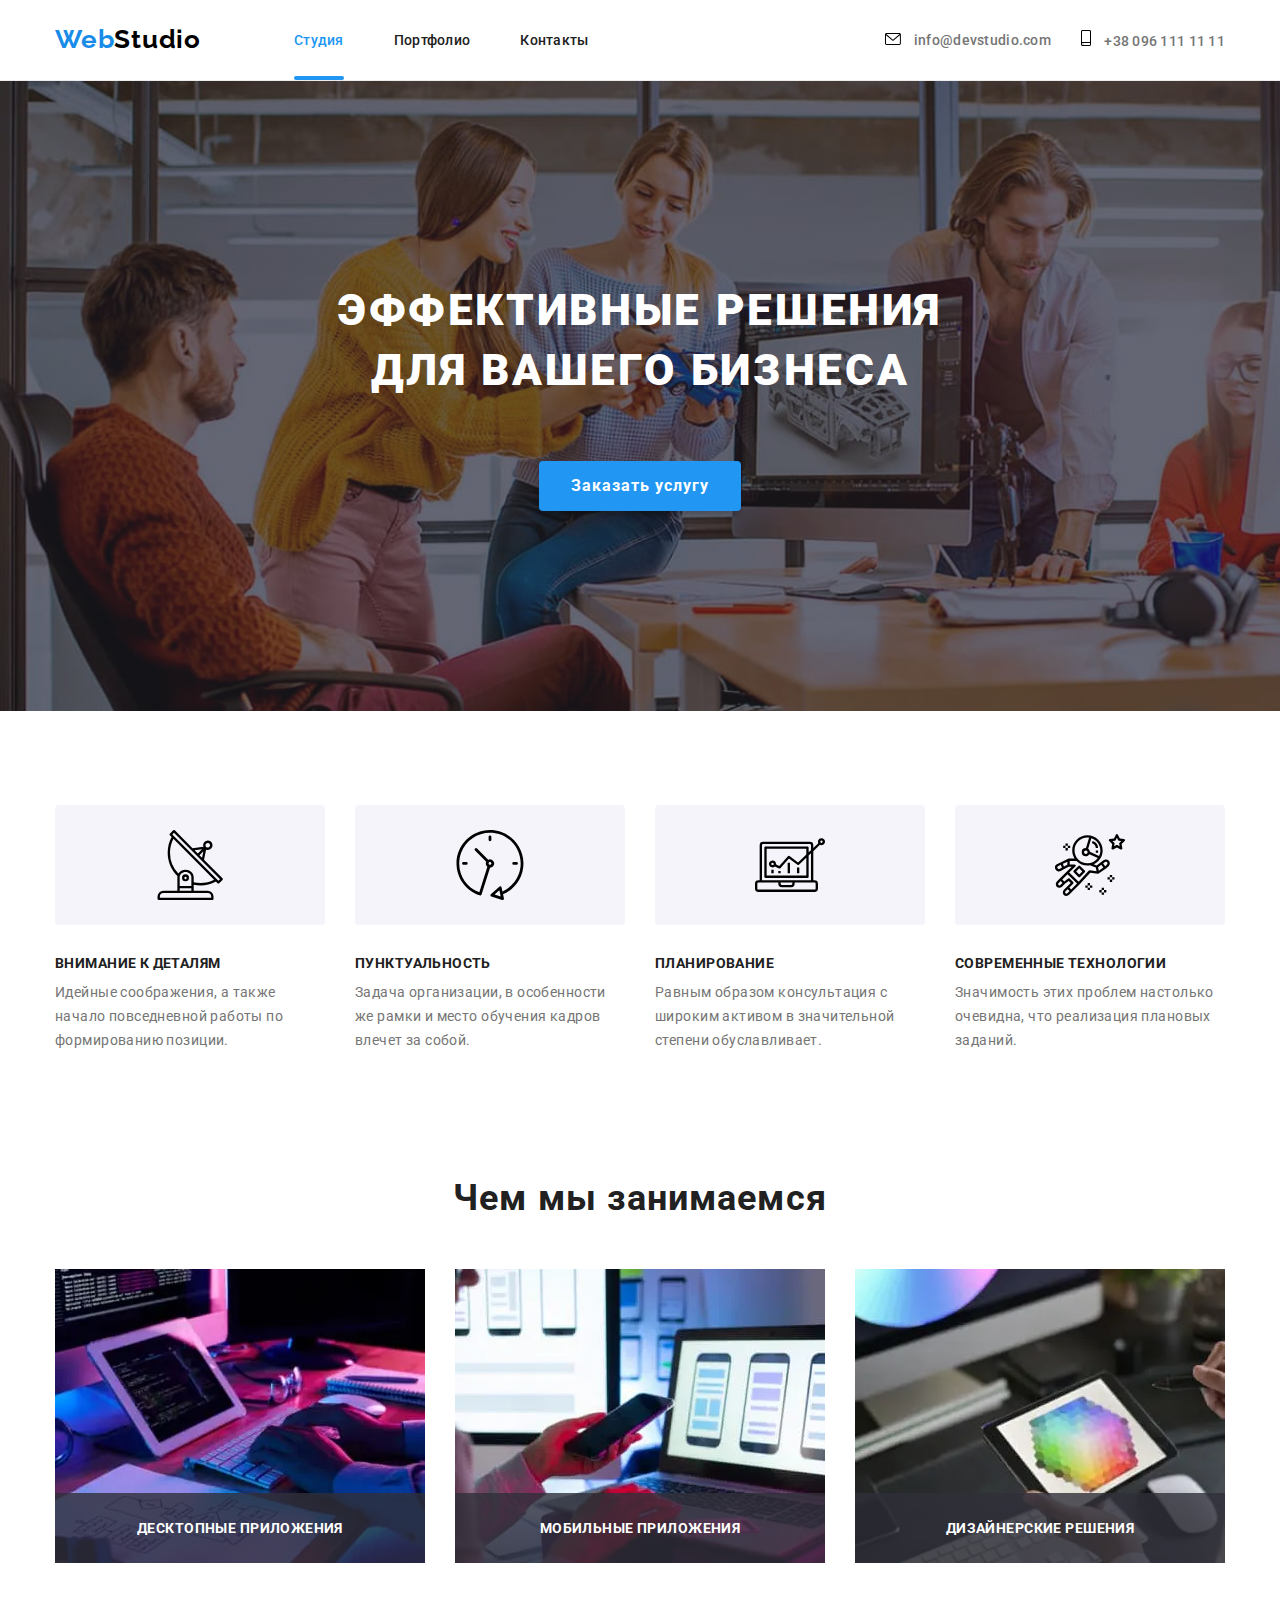
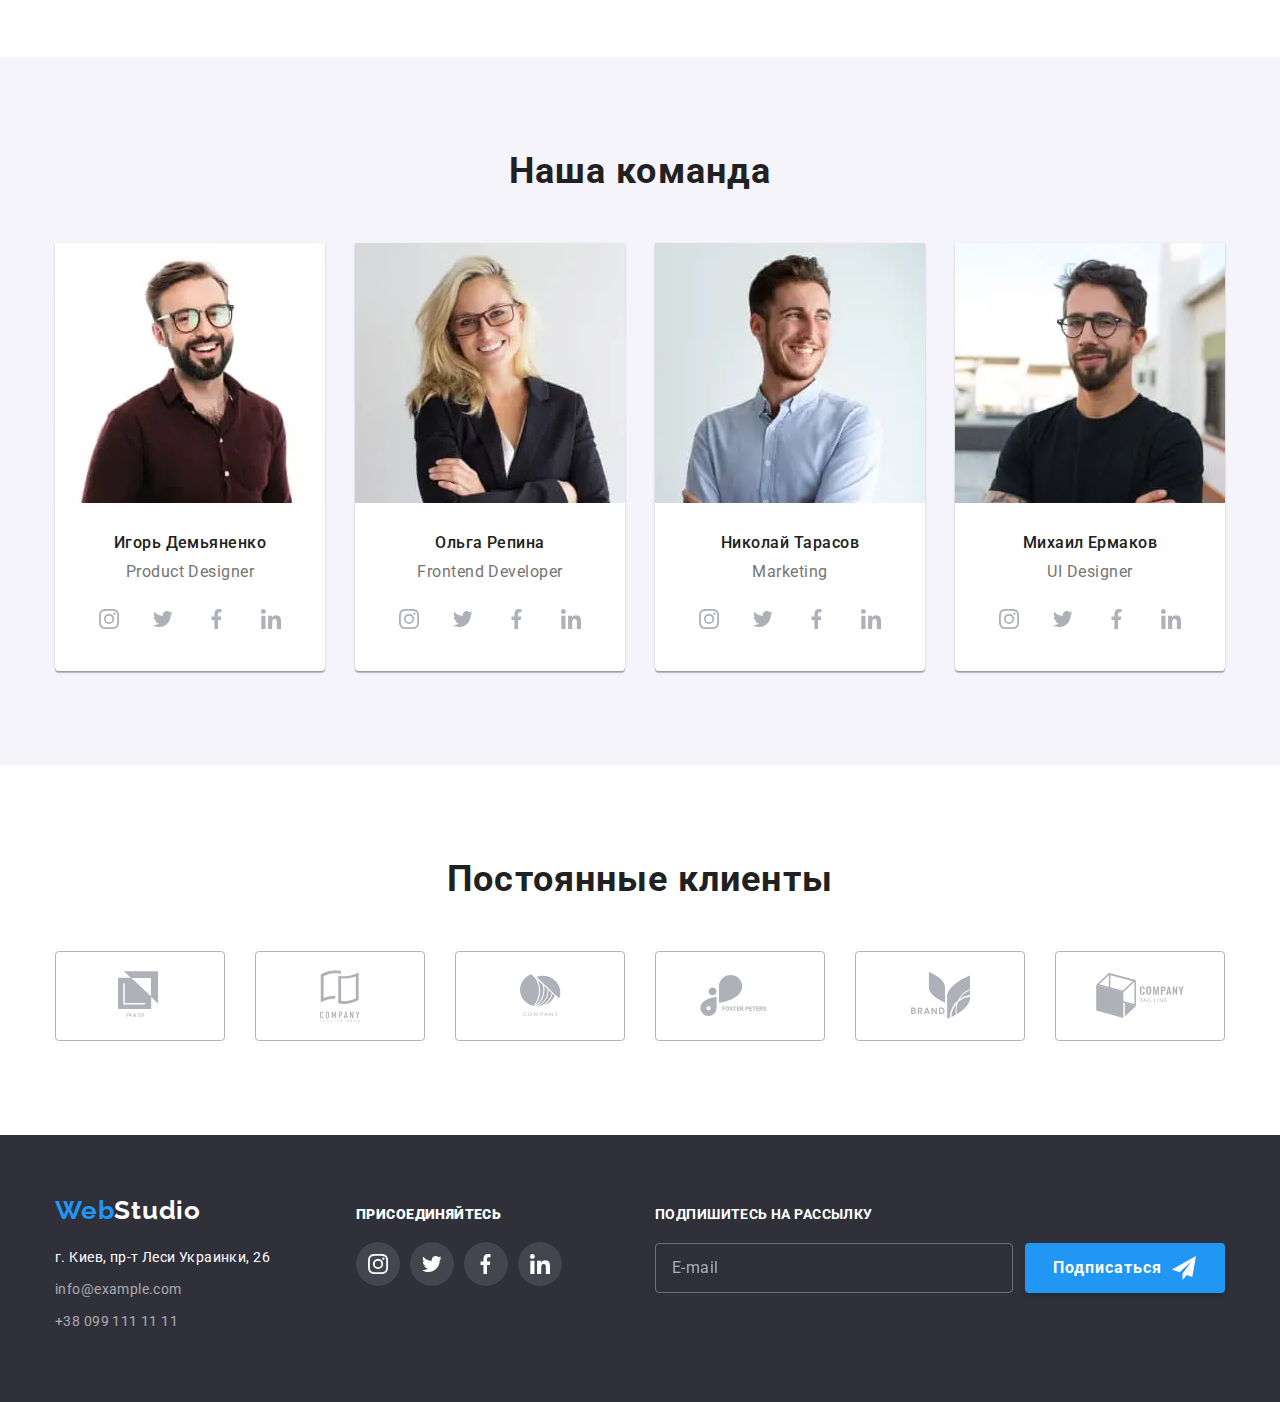
==== commit fae9b201: "100 раз проверь а потом жми push" ====
--- a/index.html
+++ b/index.html
@@ -87,33 +87,35 @@
           </li>
         </ul>
 
-        <ul class="mobile-contacts-nav">
-          <li class="mobile-contacts-nav-item">
-            <a href="#" class="mobile-contacts-nav-link link"
-              >+38 096 111 11 11</a
-            >
-          </li>
-          <li class="mobile-contacts-nav-item">
-            <a href="#" class="mobile-contacts-nav-link link"
-              >info@devstudio.com</a
-            >
-          </li>
-        </ul>
-
-        <ul class="mobile-social-list">
-          <li class="mobile-social-list-item">
-            <a href="#" class="mobile-social-list-link link">Instagram</a>
-          </li>
-          <li class="mobile-social-list-item">
-            <a href="#" class="mobile-social-list-link link">Twitter</a>
-          </li>
-          <li class="mobile-social-list-item">
-            <a href="#" class="mobile-social-list-link link">Facebook</a>
-          </li>
-          <li class="mobile-social-list-item">
-            <a href="#" class="mobile-social-list-link link">LinkedIn</a>
-          </li>
-        </ul>
+        <div class="mobile-menu-contacts-container">
+          <ul class="mobile-contacts-nav">
+            <li class="mobile-contacts-nav-item">
+              <a href="#" class="mobile-contacts-nav-link link"
+                >+38 096 111 11 11</a
+              >
+            </li>
+            <li class="mobile-contacts-nav-item">
+              <a href="#" class="mobile-contacts-nav-link link"
+                >info@devstudio.com</a
+              >
+            </li>
+          </ul>
+
+          <ul class="mobile-social-list">
+            <li class="mobile-social-list-item">
+              <a href="#" class="mobile-social-list-link link">Instagram</a>
+            </li>
+            <li class="mobile-social-list-item">
+              <a href="#" class="mobile-social-list-link link">Twitter</a>
+            </li>
+            <li class="mobile-social-list-item">
+              <a href="#" class="mobile-social-list-link link">Facebook</a>
+            </li>
+            <li class="mobile-social-list-item">
+              <a href="#" class="mobile-social-list-link link">LinkedIn</a>
+            </li>
+          </ul>
+        </div>
       </div>
     </header>
     <main>
--- a/css/main.min.css
+++ b/css/main.min.css
@@ -1,2 +1,2 @@
-:root{--mostly-used-color: #212121;--second-level-color: #757575;--accent-color: #2196f3}body{color:var(--mostly-used-color);font-family:Roboto, sans-serif}ul,ol{padding:0;margin:0}.visually-hidden{position:absolute !important;clip:rect(1px 1px 1px 1px);clip:rect(1px, 1px, 1px, 1px);padding:0 !important;border:0 !important;height:1px !important;width:1px !important;overflow:hidden}h1,h2,h3,h4,h5,h6,p{margin:0;padding:0}li{list-style:none}.link{text-decoration:none;color:inherit}.anchor{display:inline-block}img{display:block;max-width:100%;height:auto}.container{width:100%;padding:0 15px}.page-header .container{display:-webkit-box;display:-ms-flexbox;display:flex;-webkit-box-pack:justify;-ms-flex-pack:justify;justify-content:space-between;-webkit-box-align:center;-ms-flex-align:center;align-items:center;margin:0 auto}@media screen and (max-width: 479px){.customers-list{-webkit-box-pack:center;-ms-flex-pack:center;justify-content:center}}@media screen and (min-width: 480px){.container{width:480px;margin:0 auto}}@media screen and (min-width: 768px){.container{width:768px;margin:0 auto}}@media screen and (min-width: 1200px){.container{width:1200px}}@media screen and (max-width: 767px){.nav-list{display:none}.contacts-nav{display:none}}.nav-logo,.footer-logo{display:-webkit-box;display:-ms-flexbox;display:flex;font-family:Raleway;font-weight:700;font-size:26px;line-height:1.192;letter-spacing:0.03em;color:#2196f3;-webkit-transition:color 250ms cubic-bezier(0.4, 0, 0.2, 1);transition:color 250ms cubic-bezier(0.4, 0, 0.2, 1)}.nav-logo-style{color:#000000}.nav-logo,.footer-logo:focus,.nav-logo,.footer-logo:hover{color:#188ce8}@media screen and (max-width: 767px){.burger-button,.mobile-close-button{background-color:transparent;border:none;padding:0}.burger-icon{width:40px;height:40px;-webkit-transition:fill 250ms cubic-bezier(0.4, 0, 0.2, 1);transition:fill 250ms cubic-bezier(0.4, 0, 0.2, 1)}.burger-button:focus .burger-icon{fill:var(--accent-color)}.mobile-menu{position:absolute;top:0;left:50%;-webkit-transform:translateX(-50%) translateY(-100%);transform:translateX(-50%) translateY(-100%);width:100%;max-width:480px;height:100vh;padding:48px 40px;background-color:#ffffff;overflow-y:scroll;z-index:99;-webkit-transition:-webkit-transform 250ms cubic-bezier(0.4, 0, 0.2, 1);transition:-webkit-transform 250ms cubic-bezier(0.4, 0, 0.2, 1);transition:transform 250ms cubic-bezier(0.4, 0, 0.2, 1);transition:transform 250ms cubic-bezier(0.4, 0, 0.2, 1), -webkit-transform 250ms cubic-bezier(0.4, 0, 0.2, 1)}.mobile-menu.is-open{-webkit-transform:translateX(-50%) translateY(0%);transform:translateX(-50%) translateY(0%)}.close-icon{width:40px;height:40px;-webkit-transition:fill 250ms cubic-bezier(0.4, 0, 0.2, 1);transition:fill 250ms cubic-bezier(0.4, 0, 0.2, 1)}.mobile-close-button{position:absolute;top:10px;right:15px}.mobile-close-button:focus .close-icon{fill:var(--accent-color)}.mobile-menu-nav-link{font-weight:500;font-size:40px;line-height:1.175;letter-spacing:0.02em}.mobile-menu-nav-link:focus{color:var(--accent-color)}.current{color:var(--accent-color)}.mobile-menu-nav-item:not(:last-child){margin-bottom:32px}.mobile-contacts-nav-item:first-child{font-weight:500;margin-top:306px;font-size:34px;line-height:1.176;letter-spacing:0.02em;color:var(--accent-color);margin-bottom:32px;-webkit-box-align:center;-ms-flex-align:center;align-items:center}.mobile-contacts-nav-item:last-child{font-weight:500;font-size:24px;line-height:1.166;letter-spacing:0.02em}.mobile-social-list{display:-webkit-box;display:-ms-flexbox;display:flex}.mobile-social-list-link{font-weight:500;font-size:18px;line-height:1.22;letter-spacing:0.02em;color:var(--accent-color)}.mobile-social-list-item:not(:last-child)::after{content:'';margin-left:10px;margin-right:-10px;width:22px;height:0px;border:1px solid rgba(33,33,33,0.2);-webkit-transform:rotate(90deg);transform:rotate(90deg)}.mobile-social-list-item{margin-top:64px}.mobile-social-list-item:not(:first-child){margin-left:20px}}@media screen and (min-width: 768px){.mobile-menu{display:none}.burger-button{display:none}.site-nav{display:-webkit-box;display:-ms-flexbox;display:flex;-webkit-box-align:center;-ms-flex-align:center;align-items:center}.nav-list{display:-webkit-box;display:-ms-flexbox;display:flex;margin-left:88px}.nav-list-item{margin-right:50px}.nav-list-item:last-child{margin-right:0px}.contacts-nav-icon-mail{width:14px;height:10px}.contacts-nav-icon-tel{width:10px;height:14px}.nav-logo{padding-top:26px;padding-bottom:26px}.contacts-nav-info{font-weight:500;font-size:12px;line-height:1.166;letter-spacing:0.02em}.contacts-nav-item:not(:last-child){margin-bottom:10px}.nav-links{font-weight:500;position:relative;display:block;font-size:14px;padding-bottom:32px;padding-top:32px;line-height:1.142;letter-spacing:0.02em;-webkit-transition:color 250ms cubic-bezier(0.4, 0, 0.2, 1);transition:color 250ms cubic-bezier(0.4, 0, 0.2, 1)}.nav-links:hover,.nav-links:focus{color:var(--accent-color)}.current{color:var(--accent-color)}}@media screen and (min-width: 1200px){.contacts-nav{display:-webkit-box;display:-ms-flexbox;display:flex;margin-left:auto;-webkit-box-align:center;-ms-flex-align:center;align-items:center;-webkit-box-pack:center;-ms-flex-pack:center;justify-content:center}.contacts-nav .contacts-nav-item:not(:last-child){margin-right:30px}.nav-list{margin-left:93px}.nav-list{display:-webkit-box;display:-ms-flexbox;display:flex}.nav-list .nav-list-item:not(:last-child){margin-right:50px}.contacts-nav-icon-mail{width:16px;height:12px;margin-right:10px}.contacts-nav-icon-tel{width:10px;height:16px;margin-right:10px}.contacts-nav-info{font-weight:500;font-size:14px;line-height:1.142;letter-spacing:0.02em}.contacts-nav-item:not(:last-child){margin-bottom:0px}.nav-logo{padding-top:24px;padding-bottom:25px}.nav-logo,.footer-logo{font-family:Raleway;font-weight:700;font-size:26px;line-height:1.192;letter-spacing:0.03em;color:#2196f3;-webkit-transition:color 250ms cubic-bezier(0.4, 0, 0.2, 1);transition:color 250ms cubic-bezier(0.4, 0, 0.2, 1)}.nav-logo-style{color:#000000}.nav-logo,.footer-logo:focus,.nav-logo,.footer-logo:hover{color:#188ce8}.contacts-nav-info{font-weight:500;font-size:14px;line-height:1.142;letter-spacing:0.02em;color:var(--second-level-color);-webkit-transition:color 250ms cubic-bezier(0.4, 0, 0.2, 1);transition:color 250ms cubic-bezier(0.4, 0, 0.2, 1)}.contacts-nav-info:hover,.contacts-nav-info:focus{color:var(--accent-color)}.page-header .contacts-nav-info{padding-top:32px;padding-bottom:32px}.contacts-nav-icon-mail{-webkit-transition:fill 250ms cubic-bezier(0.4, 0, 0.2, 1);transition:fill 250ms cubic-bezier(0.4, 0, 0.2, 1)}.contacts-nav-info:hover .contacts-nav-icon-mail,.contacts-nav-info:focus .contacts-nav-icon-mail{fill:var(--accent-color)}.contacts-nav-icon-tel{-webkit-transition:fill 250ms cubic-bezier(0.4, 0, 0.2, 1);transition:fill 250ms cubic-bezier(0.4, 0, 0.2, 1)}.contacts-nav-info:hover .contacts-nav-icon-tel,.contact-nav-info:focus .contacts-nav-icon-tel{fill:var(--accent-color)}}.studio-underline::after{position:absolute;bottom:0;content:'';display:block;width:100%;height:4px;background:#2196f3;border-radius:2px}.portfolio-underline::before{position:absolute;bottom:0;content:'';display:block;width:100%;height:4px;background:#2196f3;border-radius:2px}.hero-title{max-width:363px;margin-left:auto;margin-right:auto;margin-bottom:30px;font-size:26px;font-weight:900;line-height:1.61538;text-align:center;letter-spacing:0.06em;text-transform:uppercase;color:#fff}.hero{padding-bottom:200px;margin:0 auto;padding-top:200px;text-align:center;background-image:-webkit-gradient(linear, left top, left bottom, from(rgba(47,48,58,0.4)), to(rgba(47,48,58,0.4))),url(../bg-pic/bg-picture-mobile.jpg),url(../bg-pic/bg-picture-mobile.webp.webp);background-image:linear-gradient(rgba(47,48,58,0.4), rgba(47,48,58,0.4)),url(../bg-pic/bg-picture-mobile.jpg),url(../bg-pic/bg-picture-mobile.webp.webp);background-color:#2f303a;background-size:cover;background-repeat:no-repeat}@media screen and (min-device-pixel-ratio: 2), screen and (-webkit-min-device-pixel-ratio: 2), screen and (min-resolution: 192dpi), screen and (min-resolution: 2dppx){.hero{background-image:-webkit-gradient(linear, left top, left bottom, from(rgba(47,48,58,0.4)), to(rgba(47,48,58,0.4))),url(../bg-pic/bg-picture-mobile@2x.jpg),url(../bg-pic/bg-picture-mobile@2x.webp.webp);background-image:linear-gradient(rgba(47,48,58,0.4), rgba(47,48,58,0.4)),url(../bg-pic/bg-picture-mobile@2x.jpg),url(../bg-pic/bg-picture-mobile@2x.webp.webp)}}.hero-button{font-weight:700;padding:10px 32px;margin-top:30px;font-size:16px;line-height:1.875;text-align:center;letter-spacing:0.06em;color:#ffffff;border:none;background-color:var(--accent-color);-webkit-box-shadow:0px 4px 4px rgba(0,0,0,0.15);box-shadow:0px 4px 4px rgba(0,0,0,0.15);border-radius:4px;cursor:pointer;-webkit-transition:color 250ms cubic-bezier(0.4, 0, 0.2, 1);transition:color 250ms cubic-bezier(0.4, 0, 0.2, 1)}.hero-button:hover,.hero-button:focus{color:black}@media screen and (min-width: 768px){.hero{background-image:-webkit-gradient(linear, left top, left bottom, from(rgba(47,48,58,0.4)), to(rgba(47,48,58,0.4))),url(../bg-pic/bg-picture-tablet.jpg),url(../bg-pic/bg-picture-tablet.webp.webp);background-image:linear-gradient(rgba(47,48,58,0.4), rgba(47,48,58,0.4)),url(../bg-pic/bg-picture-tablet.jpg),url(../bg-pic/bg-picture-tablet.webp.webp)}}@media screen and (min-width: 768px) and (min-device-pixel-ratio: 2), screen and (min-width: 768px) and (-webkit-min-device-pixel-ratio: 2), screen and (min-width: 768px) and (min-resolution: 192dpi), screen and (min-width: 768px) and (min-resolution: 2dppx){.hero{background-image:-webkit-gradient(linear, left top, left bottom, from(rgba(47,48,58,0.4)), to(rgba(47,48,58,0.4))),url(../bg-pic/bg-picture-tablet@2x.jpg),url(../bg-pic/bg-picture-tablet@2x.webp.webp);background-image:linear-gradient(rgba(47,48,58,0.4), rgba(47,48,58,0.4)),url(../bg-pic/bg-picture-tablet@2x.jpg),url(../bg-pic/bg-picture-tablet@2x.webp.webp)}}@media screen and (min-width: 1200px){.hero-title{font-size:44px;line-height:1.363;max-width:696px}.hero{max-width:1600px;background-image:-webkit-gradient(linear, left top, left bottom, from(rgba(47,48,58,0.4)), to(rgba(47,48,58,0.4))),url(../bg-pic/bg-picture-desktop.jpg),url(../bg-pic/bg-picture-desktop.webp.webp);background-image:linear-gradient(rgba(47,48,58,0.4), rgba(47,48,58,0.4)),url(../bg-pic/bg-picture-desktop.jpg),url(../bg-pic/bg-picture-desktop.webp.webp)}}@media screen and (min-width: 1200px) and (min-device-pixel-ratio: 2), screen and (min-width: 1200px) and (-webkit-min-device-pixel-ratio: 2), screen and (min-width: 1200px) and (min-resolution: 192dpi), screen and (min-width: 1200px) and (min-resolution: 2dppx){.hero{background-image:-webkit-gradient(linear, left top, left bottom, from(rgba(47,48,58,0.4)), to(rgba(47,48,58,0.4))),url(../bg-pic/bg-picture-desktop@2x.jpg),url(../bg-pic/bg-picture-desktop@2x.webp.webp);background-image:linear-gradient(rgba(47,48,58,0.4), rgba(47,48,58,0.4)),url(../bg-pic/bg-picture-desktop@2x.jpg),url(../bg-pic/bg-picture-desktop@2x.webp.webp)}}.backdrop{position:fixed;top:0;left:0;width:100%;height:100%;background-color:rgba(0,0,0,0.2);-webkit-transition:all 250ms cubic-bezier(0.4, 0, 0.2, 1);transition:all 250ms cubic-bezier(0.4, 0, 0.2, 1)}.modal{padding:40px;position:absolute;left:50%;top:50%;-webkit-transform:translate(-50%, -50%);transform:translate(-50%, -50%);width:450px;max-height:609px;height:95vh;overflow:scroll;background:#ffffff;-webkit-box-shadow:0px 1px 3px rgba(0,0,0,0.12),0px 1px 1px rgba(0,0,0,0.14),0px 2px 1px rgba(0,0,0,0.2);box-shadow:0px 1px 3px rgba(0,0,0,0.12),0px 1px 1px rgba(0,0,0,0.14),0px 2px 1px rgba(0,0,0,0.2);border-radius:4px}@media screen and (max-width: 479px){.modal{width:100%}}@media screen and (min-width: 1200px){.modal{width:528px;height:581px;overflow:visible}}.close-button-svg{width:11px;height:11px}.modal-close-button:hover .close-button-svg,.modal-close-button:focus .close-button-svg{fill:var(--accent-color);-webkit-transition:fill 250ms cubic-bezier(0.4, 0, 0.2, 1);transition:fill 250ms cubic-bezier(0.4, 0, 0.2, 1)}.modal-close-button{position:absolute;top:8px;right:8px;width:30px;height:30px;background:#ffffff;border:1px solid rgba(0,0,0,0.1);-webkit-box-sizing:border-box;box-sizing:border-box;border-radius:50%;cursor:pointer}.modal-close-button:hover,.modal-close-button:focus{border-color:var(--accent-color);-webkit-transition:border-color 250ms cubic-bezier(0.4, 0, 0.2, 1);transition:border-color 250ms cubic-bezier(0.4, 0, 0.2, 1)}.is-hidden{opacity:0;visibility:hidden;pointer-events:none}.main-form{display:-webkit-box;display:-ms-flexbox;display:flex;-webkit-box-orient:vertical;-webkit-box-direction:normal;-ms-flex-direction:column;flex-direction:column}.modal-form-action-call{font-weight:700;font-size:20px;line-height:1.5;text-align:center;letter-spacing:0.03em;color:var(--mostly-used-color);margin-bottom:12px}@media screen and (min-width: 1200px){.modal-form-action-call{line-height:1.15}}.modal-form-input-label{font-weight:400;font-size:12px;line-height:1.166;letter-spacing:0.01em;color:var(--second-level-color)}.modal-input-hint{display:block;margin-bottom:4px;margin-top:10px;font-weight:400;font-size:12px;line-height:1.166;letter-spacing:0.01em;color:var(--second-level-color)}.modal-form-input-wrapper{display:block;position:relative}.modal-form-input-wrapper:hover .modal-form-input{border:1px solid var(--accent-color)}.modal-form-input{display:block;width:100%;height:40px;padding-left:42px;border:1px solid rgba(33,33,33,0.2);border-radius:4px;-webkit-transition:border 250ms cubic-bezier(0.4, 0, 0.2, 1);transition:border 250ms cubic-bezier(0.4, 0, 0.2, 1)}.modal-form-input:focus,.modal-form-input:hover{border:1px solid var(--accent-color);border-radius:4px;outline:transparent}.modal-form-icon{position:absolute;top:50%;left:15px;fill:var(--mostly-used-color);-webkit-transform:translateY(-50%);transform:translateY(-50%);-webkit-transition:fill 250ms cubic-bezier(0.4, 0, 0.2, 1);transition:fill 250ms cubic-bezier(0.4, 0, 0.2, 1)}.modal-form-icon:hover{fill:var(--accent-color)}.modal-form-input:focus+.modal-form-icon,.modal-form-input:hover+.modal-form-icon{fill:var(--accent-color)}.comment-field{resize:none;display:block;width:100%;height:120px;padding:12px 16px;margin-bottom:20px;border:1px solid rgba(33,33,33,0.2);border-radius:4px;-webkit-transition:border 250ms cubic-bezier(0.4, 0, 0.2, 1);transition:border 250ms cubic-bezier(0.4, 0, 0.2, 1)}.comment-field::-webkit-input-placeholder{font-weight:400;font-size:14px;line-height:1.143;letter-spacing:0.01em;color:rgba(117,117,117,0.5)}.comment-field:-ms-input-placeholder{font-weight:400;font-size:14px;line-height:1.143;letter-spacing:0.01em;color:rgba(117,117,117,0.5)}.comment-field::-ms-input-placeholder{font-weight:400;font-size:14px;line-height:1.143;letter-spacing:0.01em;color:rgba(117,117,117,0.5)}.comment-field::placeholder{font-weight:400;font-size:14px;line-height:1.143;letter-spacing:0.01em;color:rgba(117,117,117,0.5)}.comment-field:focus,.comment-field:hover{border:1px solid var(--accent-color);-webkit-box-sizing:border-box;box-sizing:border-box;border-radius:4px;outline:transparent;-webkit-transition:all 250ms cubic-bezier(0.4, 0, 0.2, 1);transition:all 250ms cubic-bezier(0.4, 0, 0.2, 1)}.modal-form-agreements{display:-webkit-box;display:-ms-flexbox;display:flex;-webkit-box-align:center;-ms-flex-align:center;align-items:center;font-weight:400;font-size:12px;line-height:1.166;margin:0 auto;letter-spacing:0.03em;color:var(--second-level-color)}.modal-form-agreements::before{display:inline-block;content:'';width:16px;height:15px;margin-right:10px;background-image:url(../icons/icon-checked.svg)}.agreement-terms-checkbox:checked+.modal-form-agreements::before{background-image:url(../icons/position-checked.svg);background-color:var(--accent-color);background-repeat:no-repeat;background-position:50% 50%;background-origin:border-box;border-color:transparent}@media screen and (max-width: 479px){.modal-form-agreements{width:320px;-ms-flex-wrap:wrap;flex-wrap:wrap}}.agreement-terms-checkbox:focus+.modal-form-agreements::before{outline:1px solid var(--accent-color)}.agreement-terms-link{color:var(--accent-color)}.modal-form-submit-btn{font-weight:900;font-size:16px;line-height:1.875;-webkit-box-align:center;-ms-flex-align:center;align-items:center;text-align:center;letter-spacing:0.06em;-ms-flex-item-align:center;-ms-grid-row-align:center;align-self:center;padding:10px 55px;margin-top:30px;outline:transparent;background-color:var(--accent-color);-webkit-box-shadow:0px 4px 4px rgba(0,0,0,0.15);box-shadow:0px 4px 4px rgba(0,0,0,0.15);border-radius:4px;color:#ffffff;cursor:pointer;-webkit-transition:background-color 250ms cubic-bezier(0.4, 0, 0.2, 1);transition:background-color 250ms cubic-bezier(0.4, 0, 0.2, 1)}.modal-form-submit-btn:hover,.modal-form-submit-btn:focus{background-color:#188ce8}.main-part{padding-bottom:60px;padding-top:60px}.opportunities-list{display:block}.opportunities-list-item{-ms-flex-preferred-size:calc((100% - 15px * 8) / 4);flex-basis:calc((100% - 15px * 8) / 4);max-width:450px}.opportunities-list-item{margin-bottom:30px;margin-left:auto}.opportunities-list-item:last-child{margin-bottom:0px}.opportunities-list-icon-container{background:#f5f4fa;border-radius:4px;display:-webkit-box;display:-ms-flexbox;display:flex;-webkit-box-pack:center;-ms-flex-pack:center;justify-content:center;-webkit-box-align:center;-ms-flex-align:center;align-items:center;padding:25px 142px;margin-bottom:30px}.opportunities-icon{width:70px;height:70px}@media screen and (max-width: 479px){.opportunities-icon{min-width:70px;min-height:70px}}.opportunities-title{text-align:center;font-weight:700;font-size:14px;line-height:1.142;letter-spacing:0.03em;text-transform:uppercase;margin-bottom:10px;-webkit-box-align:center;-ms-flex-align:center;align-items:center}.opportunities-description{font-weight:400;font-size:14px;line-height:1.714;letter-spacing:0.03em;color:var(--second-level-color)}@media screen and (min-width: 768px){.opportunities-list{display:-webkit-box;display:-ms-flexbox;display:flex;-ms-flex-wrap:wrap;flex-wrap:wrap;-webkit-box-align:baseline;-ms-flex-align:baseline;align-items:baseline}.opportunities-title{text-align:left}}@media screen and (min-width: 1200px){.main-part{padding-bottom:94px;padding-top:94px}.opportunities-list-item{margin-right:30px;margin-left:auto}.opportunities-list-item:last-child{margin-right:0px}.opportunities-list-icon-container{padding:25px 100px}.opportunities-title{text-align:left}}@media screen and (max-width: 1199px){.doings{display:none}}@media screen and (min-width: 1200px){.section-title,.team-title{font-weight:700;font-size:36px;line-height:1.167;padding-bottom:50px;text-align:center;letter-spacing:0.03em}.doings{padding-bottom:94px}.doings-list{display:-webkit-box;display:-ms-flexbox;display:flex}.doings-images:not(:last-child){margin-right:30px}.img-wrapper{position:relative}.img-subtitles{width:100%;bottom:0%;position:absolute;font-weight:700;font-size:14px;line-height:1.142;text-align:center;letter-spacing:0.03em;text-transform:uppercase;color:#ffffff;background-color:rgba(47,48,58,0.8);padding:27px 0px}}.team{padding-bottom:60px;padding-top:60px;background:#f5f4fa}.team-title{font-weight:700;font-size:28px;line-height:1.178;padding-bottom:30px;text-align:center;letter-spacing:0.03em}.team-list-item{background-color:#ffffff;margin:0px 0px 30px 0px;-webkit-box-shadow:0px 1px 3px rgba(0,0,0,0.12),0px 1px 1px rgba(0,0,0,0.14),0px 2px 1px rgba(0,0,0,0.2);box-shadow:0px 1px 3px rgba(0,0,0,0.12),0px 1px 1px rgba(0,0,0,0.14),0px 2px 1px rgba(0,0,0,0.2);border-radius:0px 0px 4px 4px}.team-list-item:last-child{margin:0px}.members-name{font-weight:500;font-size:16px;line-height:1.187;letter-spacing:0.03em;margin-top:30px;text-align:center}.members-position{font-weight:400;font-size:16px;line-height:1.187;letter-spacing:0.03em;color:var(--second-level-color);margin-top:10px;margin-bottom:16px;text-align:center}.team-members{padding-right:32px;padding-left:32px}@media screen and (min-width: 768px){.team-list{display:-webkit-box;display:-ms-flexbox;display:flex;-ms-flex-wrap:wrap;flex-wrap:wrap}.team-list-item{margin:0px 30px 30px 0px}.team-list-item:nth-child(2n+2){margin-right:0px}.team-list-item:nth-child(n+3){margin-bottom:0px}}@media screen and (min-width: 1200px){.team{padding-bottom:94px;padding-top:94px}.team-list-item:nth-child(n+1){margin-right:30px}.team-list-item:nth-child(1n){margin-bottom:0px}.team-list-item:last-child{margin:0px}.team-title{font-size:36;line-height:1, 166}}.social-list{display:-webkit-box;display:-ms-flexbox;display:flex;-webkit-box-pack:center;-ms-flex-pack:center;justify-content:center}.social-list-item{margin-right:10px}.social-list-item:last-child{margin-right:0px}.social-list-link{width:44px;height:44px;display:-webkit-box;display:-ms-flexbox;display:flex;-webkit-box-pack:center;-ms-flex-pack:center;justify-content:center;-webkit-box-align:center;-ms-flex-align:center;align-items:center;border-radius:50%;background-color:#ffffff;margin-bottom:30px;-webkit-transition:background-color 250ms cubic-bezier(0.4, 0, 0.2, 1);transition:background-color 250ms cubic-bezier(0.4, 0, 0.2, 1)}.social-list-link:hover,.social-list-link:focus{background-color:var(--accent-color)}.social-link-icon{height:20px;width:20px;fill:#afb1b8;-webkit-transition:fill 250ms cubic-bezier(0.4, 0, 0.2, 1);transition:fill 250ms cubic-bezier(0.4, 0, 0.2, 1)}.social-list-link:hover .social-link-icon,.social-list-link:focus .social-link-icon{fill:#ffffff}.regular-clients{padding-top:60px;padding-bottom:60px}.customers-icon{fill:#afb1b8;-webkit-transition:fill 250ms cubic-bezier(0.4, 0, 0.2, 1);transition:fill 250ms cubic-bezier(0.4, 0, 0.2, 1)}.customers-link:hover .customers-icon,.customers-link:focus .customers-icon{fill:var(--accent-color)}.customers-link{width:210px;display:-webkit-box;display:-ms-flexbox;display:flex;height:90px;border:1px solid #afb1b8;-webkit-box-sizing:border-box;box-sizing:border-box;border-radius:4px;-webkit-box-align:center;-ms-flex-align:center;align-items:center;-webkit-box-pack:center;-ms-flex-pack:center;justify-content:center;-webkit-transition:border-color 250ms cubic-bezier(0.4, 0, 0.2, 1);transition:border-color 250ms cubic-bezier(0.4, 0, 0.2, 1)}.customers-link:hover,.customers-link:focus{border-color:var(--accent-color)}.customers-item{margin:15px}.customers-title{font-weight:700;font-size:28px;line-height:1.178;text-align:center;letter-spacing:0.03em;margin-bottom:30px}.customers-list{display:-webkit-box;display:-ms-flexbox;display:flex;-ms-flex-wrap:wrap;flex-wrap:wrap;-webkit-box-pack:center;-ms-flex-pack:center;justify-content:center;margin:-15px}@media screen and (min-width: 1200px){.regular-clients{padding-top:94px;padding-bottom:94px}.customers-title{font-size:36px;line-height:1.166;margin-bottom:50px}.customers-list{display:-webkit-box;display:-ms-flexbox;display:flex;-webkit-box-align:center;-ms-flex-align:center;align-items:center;-webkit-box-pack:center;-ms-flex-pack:center;justify-content:center}.customers-link{width:170px}}.footer{background-color:#2f303a;padding-top:60px;padding-bottom:60px}.footer-logo{margin-bottom:20px;display:-webkit-box;display:-ms-flexbox;display:flex;-webkit-box-pack:center;-ms-flex-pack:center;justify-content:center}.footer-logo-style{color:#ffffff}.footer-list-item{display:-webkit-box;display:-ms-flexbox;display:flex;-webkit-box-pack:center;-ms-flex-pack:center;justify-content:center;margin-bottom:8px}.main-contacts{font-family:inherit;font-style:inherit;min-width:231px}.footer-contact-info{font-weight:400;font-size:14px;line-height:1.714;letter-spacing:0.03em;color:rgba(255,255,255,0.6);-webkit-transition:color 250ms cubic-bezier(0.4, 0, 0.2, 1);transition:color 250ms cubic-bezier(0.4, 0, 0.2, 1)}.footer-contact-info:hover,.footer-contact-info:focus{color:var(--accent-color)}.address-on-map{font-weight:400;font-size:14px;line-height:1.714;letter-spacing:0.03em;color:#ffffff;-webkit-transition:color 250ms cubic-bezier(0.4, 0, 0.2, 1);transition:color 250ms cubic-bezier(0.4, 0, 0.2, 1)}.address-on-map:hover,.address-on-map:focus{color:var(--accent-color)}.footer-social-container{-webkit-box-align:baseline;-ms-flex-align:baseline;align-items:baseline}.footer-social-item{margin-right:10px}.footer-social-item:last-child{margin-right:0px}.join-us{text-align:center;font-weight:900;font-size:14px;line-height:1.142;letter-spacing:0.03em;text-transform:uppercase;color:#ffffff;margin-top:60px;margin-bottom:20px}.footer-social-list{-webkit-box-pack:center;-ms-flex-pack:center;justify-content:center;margin-top:20px;margin-bottom:60px;display:-webkit-box;display:-ms-flexbox;display:flex;-webkit-box-align:baseline;-ms-flex-align:baseline;align-items:baseline}.footer-social-icon{width:20px;height:20px;fill:#ffffff}.footer-social-link{width:44px;height:44px;display:-webkit-box;display:-ms-flexbox;display:flex;-webkit-box-pack:center;-ms-flex-pack:center;justify-content:center;-webkit-box-align:center;-ms-flex-align:center;align-items:center;border-radius:50%;background-color:rgba(255,255,255,0.1);-webkit-transition:background-color 250ms cubic-bezier(0.4, 0, 0.2, 1);transition:background-color 250ms cubic-bezier(0.4, 0, 0.2, 1)}.footer-social-link:hover,.footer-social-link:focus{background-color:var(--accent-color)}.footer-submit-wrapper{display:-webkit-box;display:-ms-flexbox;display:flex;-webkit-box-orient:vertical;-webkit-box-direction:normal;-ms-flex-direction:column;flex-direction:column}.footer-action-call{margin-bottom:20px;text-align:center;font-weight:700;font-size:14px;line-height:1.14;letter-spacing:0.03em;text-transform:uppercase;color:#ffffff}.footer-submit-form{display:-webkit-box;display:-ms-flexbox;display:flex;-webkit-box-align:center;-ms-flex-align:center;align-items:center;-webkit-box-orient:vertical;-webkit-box-direction:normal;-ms-flex-direction:column;flex-direction:column}.footer-submit-input{margin-bottom:20px;border:1px solid rgba(255,255,255,0.3);-webkit-box-sizing:border-box;box-sizing:border-box;-webkit-filter:drop-shadow(0px 4px 4px rgba(0,0,0,0.15));filter:drop-shadow(0px 4px 4px rgba(0,0,0,0.15));border-radius:4px;background-color:inherit;padding-top:15px;padding-bottom:15px;padding-left:16px;width:450px;height:50px;outline:none;font-weight:400;font-size:16px;line-height:1.25;letter-spacing:0.03em;color:#ffffff}.footer-submit-input:focus{border:1px solid var(--accent-color);border-radius:3px}.footer-submit-input::-webkit-input-placeholder{font-weight:400;font-size:16px;line-height:1.25;letter-spacing:0.03em;color:rgba(255,255,255,0.6)}.footer-submit-input:-ms-input-placeholder{font-weight:400;font-size:16px;line-height:1.25;letter-spacing:0.03em;color:rgba(255,255,255,0.6)}.footer-submit-input::-ms-input-placeholder{font-weight:400;font-size:16px;line-height:1.25;letter-spacing:0.03em;color:rgba(255,255,255,0.6)}.footer-submit-input::placeholder{font-weight:400;font-size:16px;line-height:1.25;letter-spacing:0.03em;color:rgba(255,255,255,0.6)}@media screen and (max-width: 479px){.footer-submit-input{width:320px}}.footer-submit-button{width:200px;display:-webkit-box;display:-ms-flexbox;display:flex;-webkit-box-align:center;-ms-flex-align:center;align-items:center;min-width:200px;background-color:var(--accent-color);-webkit-box-shadow:0px 4px 4px rgba(0,0,0,0.15);box-shadow:0px 4px 4px rgba(0,0,0,0.15);border:none;border-radius:4px;padding:10px 28px;font-weight:700;font-size:16px;line-height:1.87;text-align:center;letter-spacing:0.06em;color:#ffffff;cursor:pointer;-webkit-transition:background-color 250ms cubic-bezier(0.4, 0, 0.2, 1);transition:background-color 250ms cubic-bezier(0.4, 0, 0.2, 1)}.footer-submit-button:hover,.footer-submit-button:focus{background-color:#188ce8}.submit-icon{margin-left:10px}@media screen and (min-width: 768px){.footer-social-container{display:-webkit-box;display:-ms-flexbox;display:flex;-ms-flex-wrap:wrap;flex-wrap:wrap;-webkit-box-align:baseline;-ms-flex-align:baseline;align-items:baseline;-webkit-box-pack:center;-ms-flex-pack:center;justify-content:center}.main-contacts{margin-right:165px}.footer-submit-wrapper{margin-top:60px}}@media screen and (min-width: 1200px){.footer-list-item{-webkit-box-pack:left;-ms-flex-pack:left;justify-content:left}.footer-social-container{-webkit-box-pack:left;-ms-flex-pack:left;justify-content:left}.footer-logo{-webkit-box-pack:left;-ms-flex-pack:left;justify-content:left}.main-contacts{margin-right:70px}.footer-submit-input{width:358px;margin-right:12px}.join-us{text-align:left}.footer-action-call{text-align:left}.footer-submit-wrapper{margin-left:93px}.footer-submit-form{-webkit-box-orient:horizontal;-webkit-box-direction:normal;-ms-flex-direction:row;flex-direction:row;-webkit-box-align:baseline;-ms-flex-align:baseline;align-items:baseline}}.dividing-line{border-bottom:1px solid #ececec}
+:root{--mostly-used-color: #212121;--second-level-color: #757575;--accent-color: #2196f3}body{color:var(--mostly-used-color);font-family:Roboto, sans-serif}ul,ol{padding:0;margin:0}.visually-hidden{position:absolute !important;clip:rect(1px 1px 1px 1px);clip:rect(1px, 1px, 1px, 1px);padding:0 !important;border:0 !important;height:1px !important;width:1px !important;overflow:hidden}h1,h2,h3,h4,h5,h6,p{margin:0;padding:0}li{list-style:none}.link{text-decoration:none;color:inherit}.anchor{display:inline-block}img{display:block;max-width:100%;height:auto}.container{width:100%;padding:0 15px}.page-header .container{display:-webkit-box;display:-ms-flexbox;display:flex;-webkit-box-pack:justify;-ms-flex-pack:justify;justify-content:space-between;-webkit-box-align:center;-ms-flex-align:center;align-items:center;margin:0 auto}@media screen and (max-width: 479px){.customers-list{-webkit-box-pack:center;-ms-flex-pack:center;justify-content:center}}@media screen and (min-width: 480px){.container{width:480px;margin:0 auto}}@media screen and (min-width: 768px){.container{width:768px;margin:0 auto}}@media screen and (min-width: 1200px){.container{width:1200px}}@media screen and (max-width: 767px){.nav-list{display:none}.contacts-nav{display:none}}.nav-logo,.footer-logo{display:-webkit-box;display:-ms-flexbox;display:flex;font-family:Raleway;font-weight:700;font-size:26px;line-height:1.192;letter-spacing:0.03em;color:#2196f3;-webkit-transition:color 250ms cubic-bezier(0.4, 0, 0.2, 1);transition:color 250ms cubic-bezier(0.4, 0, 0.2, 1)}.nav-logo-style{color:#000000}.nav-logo,.footer-logo:focus,.nav-logo,.footer-logo:hover{color:#188ce8}.mobile-menu{position:relative}.mobile-menu-contacts-container{position:absolute;left:40px;bottom:48px}@media screen and (max-width: 767px){.burger-button,.mobile-close-button{background-color:transparent;border:none;padding:0}.burger-icon{width:40px;height:40px;-webkit-transition:fill 250ms cubic-bezier(0.4, 0, 0.2, 1);transition:fill 250ms cubic-bezier(0.4, 0, 0.2, 1)}.burger-button:focus .burger-icon{fill:var(--accent-color)}.mobile-menu{position:absolute;top:0;left:50%;-webkit-transform:translateX(-50%) translateY(-100%);transform:translateX(-50%) translateY(-100%);width:100%;max-width:480px;height:100vh;padding:48px 40px;background-color:#ffffff;overflow-y:scroll;z-index:99;-webkit-transition:-webkit-transform 250ms cubic-bezier(0.4, 0, 0.2, 1);transition:-webkit-transform 250ms cubic-bezier(0.4, 0, 0.2, 1);transition:transform 250ms cubic-bezier(0.4, 0, 0.2, 1);transition:transform 250ms cubic-bezier(0.4, 0, 0.2, 1), -webkit-transform 250ms cubic-bezier(0.4, 0, 0.2, 1)}.mobile-menu.is-open{-webkit-transform:translateX(-50%) translateY(0%);transform:translateX(-50%) translateY(0%)}.close-icon{width:40px;height:40px;-webkit-transition:fill 250ms cubic-bezier(0.4, 0, 0.2, 1);transition:fill 250ms cubic-bezier(0.4, 0, 0.2, 1)}.mobile-close-button{position:absolute;top:10px;right:15px}.mobile-close-button:focus .close-icon{fill:var(--accent-color)}.mobile-menu-nav-link{font-weight:500;font-size:40px;line-height:1.175;letter-spacing:0.02em}.mobile-menu-nav-link:focus{color:var(--accent-color)}.current{color:var(--accent-color)}.mobile-menu-nav-item:not(:last-child){margin-bottom:32px}.mobile-contacts-nav-item:first-child{font-weight:500;font-size:34px;line-height:1.176;letter-spacing:0.02em;color:var(--accent-color);margin-bottom:32px;-webkit-box-align:center;-ms-flex-align:center;align-items:center}.mobile-contacts-nav-item:last-child{font-weight:500;font-size:24px;line-height:1.166;letter-spacing:0.02em}.mobile-social-list{display:-webkit-box;display:-ms-flexbox;display:flex}.mobile-social-list-link{font-weight:500;font-size:18px;line-height:1.22;letter-spacing:0.02em;color:var(--accent-color)}.mobile-social-list-item:not(:last-child)::after{content:'';margin-left:10px;margin-right:-10px;width:22px;height:0px;border:1px solid rgba(33,33,33,0.2);-webkit-transform:rotate(90deg);transform:rotate(90deg)}.mobile-social-list-item{margin-top:64px}.mobile-social-list-item:not(:first-child){margin-left:20px}}@media screen and (min-width: 768px){.mobile-menu{display:none}.burger-button{display:none}.site-nav{display:-webkit-box;display:-ms-flexbox;display:flex;-webkit-box-align:center;-ms-flex-align:center;align-items:center}.nav-list{display:-webkit-box;display:-ms-flexbox;display:flex;margin-left:88px}.nav-list-item{margin-right:50px}.nav-list-item:last-child{margin-right:0px}.contacts-nav-icon-mail{width:14px;height:10px}.contacts-nav-icon-tel{width:10px;height:14px}.nav-logo{padding-top:26px;padding-bottom:26px}.contacts-nav-info{font-weight:500;font-size:12px;line-height:1.166;letter-spacing:0.02em}.contacts-nav-item:not(:last-child){margin-bottom:10px}.nav-links{font-weight:500;position:relative;display:block;font-size:14px;padding-bottom:32px;padding-top:32px;line-height:1.142;letter-spacing:0.02em;-webkit-transition:color 250ms cubic-bezier(0.4, 0, 0.2, 1);transition:color 250ms cubic-bezier(0.4, 0, 0.2, 1)}.nav-links:hover,.nav-links:focus{color:var(--accent-color)}.current{color:var(--accent-color)}}@media screen and (min-width: 1200px){.contacts-nav{display:-webkit-box;display:-ms-flexbox;display:flex;margin-left:auto;-webkit-box-align:center;-ms-flex-align:center;align-items:center;-webkit-box-pack:center;-ms-flex-pack:center;justify-content:center}.contacts-nav .contacts-nav-item:not(:last-child){margin-right:30px}.nav-list{margin-left:93px}.nav-list{display:-webkit-box;display:-ms-flexbox;display:flex}.nav-list .nav-list-item:not(:last-child){margin-right:50px}.contacts-nav-icon-mail{width:16px;height:12px;margin-right:10px}.contacts-nav-icon-tel{width:10px;height:16px;margin-right:10px}.contacts-nav-info{font-weight:500;font-size:14px;line-height:1.142;letter-spacing:0.02em}.contacts-nav-item:not(:last-child){margin-bottom:0px}.nav-logo{padding-top:24px;padding-bottom:25px}.nav-logo,.footer-logo{font-family:Raleway;font-weight:700;font-size:26px;line-height:1.192;letter-spacing:0.03em;color:#2196f3;-webkit-transition:color 250ms cubic-bezier(0.4, 0, 0.2, 1);transition:color 250ms cubic-bezier(0.4, 0, 0.2, 1)}.nav-logo-style{color:#000000}.nav-logo,.footer-logo:focus,.nav-logo,.footer-logo:hover{color:#188ce8}.contacts-nav-info{font-weight:500;font-size:14px;line-height:1.142;letter-spacing:0.02em;color:var(--second-level-color);-webkit-transition:color 250ms cubic-bezier(0.4, 0, 0.2, 1);transition:color 250ms cubic-bezier(0.4, 0, 0.2, 1)}.contacts-nav-info:hover,.contacts-nav-info:focus{color:var(--accent-color)}.page-header .contacts-nav-info{padding-top:32px;padding-bottom:32px}.contacts-nav-icon-mail{-webkit-transition:fill 250ms cubic-bezier(0.4, 0, 0.2, 1);transition:fill 250ms cubic-bezier(0.4, 0, 0.2, 1)}.contacts-nav-info:hover .contacts-nav-icon-mail,.contacts-nav-info:focus .contacts-nav-icon-mail{fill:var(--accent-color)}.contacts-nav-icon-tel{-webkit-transition:fill 250ms cubic-bezier(0.4, 0, 0.2, 1);transition:fill 250ms cubic-bezier(0.4, 0, 0.2, 1)}.contacts-nav-info:hover .contacts-nav-icon-tel,.contact-nav-info:focus .contacts-nav-icon-tel{fill:var(--accent-color)}}.studio-underline::after{position:absolute;bottom:0;content:'';display:block;width:100%;height:4px;background:#2196f3;border-radius:2px}.portfolio-underline::before{position:absolute;bottom:0;content:'';display:block;width:100%;height:4px;background:#2196f3;border-radius:2px}.hero-title{max-width:363px;margin-left:auto;margin-right:auto;margin-bottom:30px;font-size:26px;font-weight:900;line-height:1.61538;text-align:center;letter-spacing:0.06em;text-transform:uppercase;color:#fff}.hero{padding-bottom:200px;margin:0 auto;padding-top:200px;text-align:center;background-image:-webkit-gradient(linear, left top, left bottom, from(rgba(47,48,58,0.4)), to(rgba(47,48,58,0.4))),url(../bg-pic/bg-picture-mobile.jpg);background-image:linear-gradient(rgba(47,48,58,0.4), rgba(47,48,58,0.4)),url(../bg-pic/bg-picture-mobile.jpg);background-color:#2f303a;background-size:cover;background-repeat:no-repeat}@media screen and (min-device-pixel-ratio: 2), screen and (-webkit-min-device-pixel-ratio: 2), screen and (min-resolution: 192dpi), screen and (min-resolution: 2dppx){.hero{background-image:-webkit-gradient(linear, left top, left bottom, from(rgba(47,48,58,0.4)), to(rgba(47,48,58,0.4))),url(../bg-pic/bg-picture-mobile@2x.jpg);background-image:linear-gradient(rgba(47,48,58,0.4), rgba(47,48,58,0.4)),url(../bg-pic/bg-picture-mobile@2x.jpg)}}.hero-button{font-weight:700;padding:10px 32px;margin-top:30px;font-size:16px;line-height:1.875;text-align:center;letter-spacing:0.06em;color:#ffffff;border:none;background-color:var(--accent-color);-webkit-box-shadow:0px 4px 4px rgba(0,0,0,0.15);box-shadow:0px 4px 4px rgba(0,0,0,0.15);border-radius:4px;cursor:pointer;-webkit-transition:color 250ms cubic-bezier(0.4, 0, 0.2, 1);transition:color 250ms cubic-bezier(0.4, 0, 0.2, 1)}.hero-button:hover,.hero-button:focus{color:black}@media screen and (min-width: 768px){.hero{background-image:-webkit-gradient(linear, left top, left bottom, from(rgba(47,48,58,0.4)), to(rgba(47,48,58,0.4))),url(../bg-pic/bg-picture-tablet.jpg);background-image:linear-gradient(rgba(47,48,58,0.4), rgba(47,48,58,0.4)),url(../bg-pic/bg-picture-tablet.jpg)}}@media screen and (min-width: 768px) and (min-device-pixel-ratio: 2), screen and (min-width: 768px) and (-webkit-min-device-pixel-ratio: 2), screen and (min-width: 768px) and (min-resolution: 192dpi), screen and (min-width: 768px) and (min-resolution: 2dppx){.hero{background-image:-webkit-gradient(linear, left top, left bottom, from(rgba(47,48,58,0.4)), to(rgba(47,48,58,0.4))),url(../bg-pic/bg-picture-tablet@2x.jpg);background-image:linear-gradient(rgba(47,48,58,0.4), rgba(47,48,58,0.4)),url(../bg-pic/bg-picture-tablet@2x.jpg)}}@media screen and (min-width: 1200px){.hero-title{font-size:44px;line-height:1.363;max-width:696px}.hero{max-width:1600px;background-image:-webkit-gradient(linear, left top, left bottom, from(rgba(47,48,58,0.4)), to(rgba(47,48,58,0.4))),url(../bg-pic/bg-picture-desktop.jpg);background-image:linear-gradient(rgba(47,48,58,0.4), rgba(47,48,58,0.4)),url(../bg-pic/bg-picture-desktop.jpg)}}@media screen and (min-width: 1200px) and (min-device-pixel-ratio: 2), screen and (min-width: 1200px) and (-webkit-min-device-pixel-ratio: 2), screen and (min-width: 1200px) and (min-resolution: 192dpi), screen and (min-width: 1200px) and (min-resolution: 2dppx){.hero{background-image:-webkit-gradient(linear, left top, left bottom, from(rgba(47,48,58,0.4)), to(rgba(47,48,58,0.4))),url(../bg-pic/bg-picture-desktop@2x.jpg);background-image:linear-gradient(rgba(47,48,58,0.4), rgba(47,48,58,0.4)),url(../bg-pic/bg-picture-desktop@2x.jpg)}}.backdrop{position:fixed;top:0;left:0;width:100%;height:100%;background-color:rgba(0,0,0,0.2);-webkit-transition:all 250ms cubic-bezier(0.4, 0, 0.2, 1);transition:all 250ms cubic-bezier(0.4, 0, 0.2, 1)}.modal{padding:40px;position:absolute;left:50%;top:50%;-webkit-transform:translate(-50%, -50%);transform:translate(-50%, -50%);width:450px;height:95vh;max-height:609px;overflow:scroll;background:#ffffff;-webkit-box-shadow:0px 1px 3px rgba(0,0,0,0.12),0px 1px 1px rgba(0,0,0,0.14),0px 2px 1px rgba(0,0,0,0.2);box-shadow:0px 1px 3px rgba(0,0,0,0.12),0px 1px 1px rgba(0,0,0,0.14),0px 2px 1px rgba(0,0,0,0.2);border-radius:4px}@media screen and (max-width: 479px){.modal{width:100%}}@media screen and (min-width: 1200px){.modal{width:528px;height:581px;overflow:visible}}.close-button-svg{width:11px;height:11px}.modal-close-button:hover .close-button-svg,.modal-close-button:focus .close-button-svg{fill:var(--accent-color);-webkit-transition:fill 250ms cubic-bezier(0.4, 0, 0.2, 1);transition:fill 250ms cubic-bezier(0.4, 0, 0.2, 1)}.modal-close-button{position:absolute;top:8px;right:8px;width:30px;height:30px;background:#ffffff;border:1px solid rgba(0,0,0,0.1);-webkit-box-sizing:border-box;box-sizing:border-box;border-radius:50%;cursor:pointer}.modal-close-button:hover,.modal-close-button:focus{border-color:var(--accent-color);-webkit-transition:border-color 250ms cubic-bezier(0.4, 0, 0.2, 1);transition:border-color 250ms cubic-bezier(0.4, 0, 0.2, 1)}.is-hidden{opacity:0;visibility:hidden;pointer-events:none}.main-form{display:-webkit-box;display:-ms-flexbox;display:flex;-webkit-box-orient:vertical;-webkit-box-direction:normal;-ms-flex-direction:column;flex-direction:column}.modal-form-action-call{font-weight:700;font-size:20px;line-height:1.5;text-align:center;letter-spacing:0.03em;color:var(--mostly-used-color);margin-bottom:12px}@media screen and (min-width: 1200px){.modal-form-action-call{line-height:1.15}}.modal-form-input-label{font-weight:400;font-size:12px;line-height:1.166;letter-spacing:0.01em;color:var(--second-level-color)}.modal-input-hint{display:block;margin-bottom:4px;margin-top:10px;font-weight:400;font-size:12px;line-height:1.166;letter-spacing:0.01em;color:var(--second-level-color)}.modal-form-input-wrapper{display:block;position:relative}.modal-form-input-wrapper:hover .modal-form-input{border:1px solid var(--accent-color)}.modal-form-input{display:block;width:100%;height:40px;padding-left:42px;border:1px solid rgba(33,33,33,0.2);border-radius:4px;-webkit-transition:border 250ms cubic-bezier(0.4, 0, 0.2, 1);transition:border 250ms cubic-bezier(0.4, 0, 0.2, 1)}.modal-form-input:focus,.modal-form-input:hover{border:1px solid var(--accent-color);border-radius:4px;outline:transparent}.modal-form-icon{position:absolute;top:50%;left:15px;fill:var(--mostly-used-color);-webkit-transform:translateY(-50%);transform:translateY(-50%);-webkit-transition:fill 250ms cubic-bezier(0.4, 0, 0.2, 1);transition:fill 250ms cubic-bezier(0.4, 0, 0.2, 1)}.modal-form-icon:hover{fill:var(--accent-color)}.modal-form-input:focus+.modal-form-icon,.modal-form-input:hover+.modal-form-icon{fill:var(--accent-color)}.comment-field{resize:none;display:block;width:100%;height:120px;padding:12px 16px;margin-bottom:20px;border:1px solid rgba(33,33,33,0.2);border-radius:4px;-webkit-transition:border 250ms cubic-bezier(0.4, 0, 0.2, 1);transition:border 250ms cubic-bezier(0.4, 0, 0.2, 1)}.comment-field::-webkit-input-placeholder{font-weight:400;font-size:14px;line-height:1.143;letter-spacing:0.01em;color:rgba(117,117,117,0.5)}.comment-field:-ms-input-placeholder{font-weight:400;font-size:14px;line-height:1.143;letter-spacing:0.01em;color:rgba(117,117,117,0.5)}.comment-field::-ms-input-placeholder{font-weight:400;font-size:14px;line-height:1.143;letter-spacing:0.01em;color:rgba(117,117,117,0.5)}.comment-field::placeholder{font-weight:400;font-size:14px;line-height:1.143;letter-spacing:0.01em;color:rgba(117,117,117,0.5)}.comment-field:focus,.comment-field:hover{border:1px solid var(--accent-color);-webkit-box-sizing:border-box;box-sizing:border-box;border-radius:4px;outline:transparent;-webkit-transition:all 250ms cubic-bezier(0.4, 0, 0.2, 1);transition:all 250ms cubic-bezier(0.4, 0, 0.2, 1)}.modal-form-agreements{display:-webkit-box;display:-ms-flexbox;display:flex;-webkit-box-align:center;-ms-flex-align:center;align-items:center;font-weight:400;font-size:12px;line-height:1.166;margin:0 auto;letter-spacing:0.03em;color:var(--second-level-color)}.modal-form-agreements::before{display:inline-block;content:'';width:16px;height:15px;margin-right:10px;background-image:url(../icons/icon-checked.svg)}.agreement-terms-checkbox:checked+.modal-form-agreements::before{background-image:url(../icons/position-checked.svg);background-color:var(--accent-color);background-repeat:no-repeat;background-position:50% 50%;background-origin:border-box;border-color:transparent}@media screen and (max-width: 479px){.modal-form-agreements{width:320px;-ms-flex-wrap:wrap;flex-wrap:wrap}}.agreement-terms-checkbox:focus+.modal-form-agreements::before{outline:1px solid var(--accent-color)}.agreement-terms-link{color:var(--accent-color)}.modal-form-submit-btn{font-weight:900;font-size:16px;line-height:1.875;-webkit-box-align:center;-ms-flex-align:center;align-items:center;text-align:center;letter-spacing:0.06em;-ms-flex-item-align:center;-ms-grid-row-align:center;align-self:center;padding:10px 55px;margin-top:30px;outline:transparent;background-color:var(--accent-color);-webkit-box-shadow:0px 4px 4px rgba(0,0,0,0.15);box-shadow:0px 4px 4px rgba(0,0,0,0.15);border-radius:4px;color:#ffffff;cursor:pointer;-webkit-transition:background-color 250ms cubic-bezier(0.4, 0, 0.2, 1);transition:background-color 250ms cubic-bezier(0.4, 0, 0.2, 1)}.modal-form-submit-btn:hover,.modal-form-submit-btn:focus{background-color:#188ce8}.main-part{padding-bottom:60px;padding-top:60px}.opportunities-list{display:block}.opportunities-list-item{margin-bottom:30px}.opportunities-list-item:last-child{margin-bottom:0px}.opportunities-list-icon-container{background:#f5f4fa;border-radius:4px;display:-webkit-box;display:-ms-flexbox;display:flex;-webkit-box-pack:center;-ms-flex-pack:center;justify-content:center;-webkit-box-align:center;-ms-flex-align:center;align-items:center;padding:25px 142px;margin-bottom:30px}.opportunities-icon{width:70px;height:70px}@media screen and (max-width: 479px){.opportunities-icon{min-width:70px;min-height:70px}}.opportunities-title{text-align:center;font-weight:700;font-size:14px;line-height:1.142;letter-spacing:0.03em;text-transform:uppercase;margin-bottom:10px;-webkit-box-align:center;-ms-flex-align:center;align-items:center}.opportunities-description{font-weight:400;font-size:14px;line-height:1.714;letter-spacing:0.03em;color:var(--second-level-color)}@media screen and (min-width: 768px){.opportunities-list{display:-webkit-box;display:-ms-flexbox;display:flex;-ms-flex-wrap:wrap;flex-wrap:wrap;-webkit-box-align:baseline;-ms-flex-align:baseline;align-items:baseline}.opportunities-list-item{width:354px}.opportunities-list-item:nth-child(1),.opportunities-list-item:nth-child(3){margin-right:30px}.opportunities-title{text-align:left}}@media screen and (min-width: 1200px){.main-part{padding-bottom:94px;padding-top:94px}.opportunities-list-item{margin-right:30px;width:270px}.opportunities-list-item:last-child{margin-right:0px}.opportunities-list-icon-container{padding:25px 100px}.opportunities-title{text-align:left}}@media screen and (max-width: 1199px){.doings{display:none}}@media screen and (min-width: 1200px){.section-title{font-weight:700;font-size:36px;line-height:1.167;padding-bottom:50px;text-align:center;letter-spacing:0.03em}.doings{padding-bottom:94px}.doings-list{display:-webkit-box;display:-ms-flexbox;display:flex}.doings-images:not(:last-child){margin-right:30px}.img-wrapper{position:relative}.img-subtitles{width:100%;bottom:0%;position:absolute;font-weight:700;font-size:14px;line-height:1.142;text-align:center;letter-spacing:0.03em;text-transform:uppercase;color:#ffffff;background-color:rgba(47,48,58,0.8);padding:27px 0px}}.team{padding-bottom:60px;padding-top:60px;background:#f5f4fa}.team-title{font-weight:700;font-size:28px;line-height:1.178;margin-bottom:30px;text-align:center;letter-spacing:0.03em}.team-list-item{background-color:#ffffff;margin:0px 0px 30px 0px;-webkit-box-shadow:0px 1px 3px rgba(0,0,0,0.12),0px 1px 1px rgba(0,0,0,0.14),0px 2px 1px rgba(0,0,0,0.2);box-shadow:0px 1px 3px rgba(0,0,0,0.12),0px 1px 1px rgba(0,0,0,0.14),0px 2px 1px rgba(0,0,0,0.2);border-radius:0px 0px 4px 4px}.team-list-item:last-child{margin:0px}.members-name{font-weight:500;font-size:16px;line-height:1.187;letter-spacing:0.03em;margin-top:30px;text-align:center}.members-position{font-weight:400;font-size:16px;line-height:1.187;letter-spacing:0.03em;color:var(--second-level-color);margin-top:10px;margin-bottom:16px;text-align:center}.team-members{padding-right:32px;padding-left:32px}@media screen and (min-width: 768px){.team-list{display:-webkit-box;display:-ms-flexbox;display:flex;-ms-flex-wrap:wrap;flex-wrap:wrap}.team-list-item{margin:0px 30px 30px 0px}.team-list-item:nth-child(2n+2){margin-right:0px}.team-list-item:nth-child(n+3){margin-bottom:0px}}@media screen and (min-width: 1200px){.team{padding-bottom:94px;padding-top:94px}.team-list-item:nth-child(n+1){margin-right:30px}.team-list-item:nth-child(1n){margin-bottom:0px}.team-list-item:last-child{margin:0px}.team-title{font-size:36px;line-height:1.166;margin-bottom:50px}}.social-list{display:-webkit-box;display:-ms-flexbox;display:flex;-webkit-box-pack:center;-ms-flex-pack:center;justify-content:center}.social-list-item{margin-right:10px}.social-list-item:last-child{margin-right:0px}.social-list-link{width:44px;height:44px;display:-webkit-box;display:-ms-flexbox;display:flex;-webkit-box-pack:center;-ms-flex-pack:center;justify-content:center;-webkit-box-align:center;-ms-flex-align:center;align-items:center;border-radius:50%;background-color:#ffffff;margin-bottom:30px;-webkit-transition:background-color 250ms cubic-bezier(0.4, 0, 0.2, 1);transition:background-color 250ms cubic-bezier(0.4, 0, 0.2, 1)}.social-list-link:hover,.social-list-link:focus{background-color:var(--accent-color)}.social-link-icon{height:20px;width:20px;fill:#afb1b8;-webkit-transition:fill 250ms cubic-bezier(0.4, 0, 0.2, 1);transition:fill 250ms cubic-bezier(0.4, 0, 0.2, 1)}.social-list-link:hover .social-link-icon,.social-list-link:focus .social-link-icon{fill:#ffffff}.regular-clients{padding-top:60px;padding-bottom:60px}.customers-icon{fill:#afb1b8;-webkit-transition:fill 250ms cubic-bezier(0.4, 0, 0.2, 1);transition:fill 250ms cubic-bezier(0.4, 0, 0.2, 1)}.customers-link:hover .customers-icon,.customers-link:focus .customers-icon{fill:var(--accent-color)}.customers-link{width:210px;display:-webkit-box;display:-ms-flexbox;display:flex;height:90px;border:1px solid #afb1b8;-webkit-box-sizing:border-box;box-sizing:border-box;border-radius:4px;-webkit-box-align:center;-ms-flex-align:center;align-items:center;-webkit-box-pack:center;-ms-flex-pack:center;justify-content:center;-webkit-transition:border-color 250ms cubic-bezier(0.4, 0, 0.2, 1);transition:border-color 250ms cubic-bezier(0.4, 0, 0.2, 1)}.customers-link:hover,.customers-link:focus{border-color:var(--accent-color)}.customers-item{margin:15px}.customers-title{font-weight:700;font-size:28px;line-height:1.178;text-align:center;letter-spacing:0.03em;margin-bottom:30px}.customers-list{display:-webkit-box;display:-ms-flexbox;display:flex;-ms-flex-wrap:wrap;flex-wrap:wrap;-webkit-box-pack:center;-ms-flex-pack:center;justify-content:center;margin:-15px}@media screen and (min-width: 1200px){.regular-clients{padding-top:94px;padding-bottom:94px}.customers-title{font-size:36px;line-height:1.166;margin-bottom:50px}.customers-list{display:-webkit-box;display:-ms-flexbox;display:flex;-webkit-box-align:center;-ms-flex-align:center;align-items:center;-webkit-box-pack:center;-ms-flex-pack:center;justify-content:center}.customers-link{width:170px}}.footer{background-color:#2f303a;padding-top:60px;padding-bottom:60px}.footer-logo{margin-bottom:20px;display:-webkit-box;display:-ms-flexbox;display:flex;-webkit-box-pack:center;-ms-flex-pack:center;justify-content:center}.footer-logo-style{color:#ffffff}.footer-list-item{display:-webkit-box;display:-ms-flexbox;display:flex;-webkit-box-pack:center;-ms-flex-pack:center;justify-content:center;margin-bottom:8px}.main-contacts{font-family:inherit;font-style:inherit;min-width:231px}.footer-contact-info{font-weight:400;font-size:14px;line-height:1.714;letter-spacing:0.03em;color:rgba(255,255,255,0.6);-webkit-transition:color 250ms cubic-bezier(0.4, 0, 0.2, 1);transition:color 250ms cubic-bezier(0.4, 0, 0.2, 1)}.footer-contact-info:hover,.footer-contact-info:focus{color:var(--accent-color)}.address-on-map{font-weight:400;font-size:14px;line-height:1.714;letter-spacing:0.03em;color:#ffffff;-webkit-transition:color 250ms cubic-bezier(0.4, 0, 0.2, 1);transition:color 250ms cubic-bezier(0.4, 0, 0.2, 1)}.address-on-map:hover,.address-on-map:focus{color:var(--accent-color)}.footer-social-container{-webkit-box-align:baseline;-ms-flex-align:baseline;align-items:baseline}.footer-social-item{margin-right:10px}.footer-social-item:last-child{margin-right:0px}.join-us{text-align:center;font-weight:900;font-size:14px;line-height:1.142;letter-spacing:0.03em;text-transform:uppercase;color:#ffffff;margin-top:60px;margin-bottom:20px}.footer-social-list{-webkit-box-pack:center;-ms-flex-pack:center;justify-content:center;margin-top:20px;margin-bottom:60px;display:-webkit-box;display:-ms-flexbox;display:flex;-webkit-box-align:baseline;-ms-flex-align:baseline;align-items:baseline}.footer-social-icon{width:20px;height:20px;fill:#ffffff}.footer-social-link{width:44px;height:44px;display:-webkit-box;display:-ms-flexbox;display:flex;-webkit-box-pack:center;-ms-flex-pack:center;justify-content:center;-webkit-box-align:center;-ms-flex-align:center;align-items:center;border-radius:50%;background-color:rgba(255,255,255,0.1);-webkit-transition:background-color 250ms cubic-bezier(0.4, 0, 0.2, 1);transition:background-color 250ms cubic-bezier(0.4, 0, 0.2, 1)}.footer-social-link:hover,.footer-social-link:focus{background-color:var(--accent-color)}.footer-submit-wrapper{display:-webkit-box;display:-ms-flexbox;display:flex;-webkit-box-orient:vertical;-webkit-box-direction:normal;-ms-flex-direction:column;flex-direction:column}.footer-action-call{margin-bottom:20px;text-align:center;font-weight:700;font-size:14px;line-height:1.14;letter-spacing:0.03em;text-transform:uppercase;color:#ffffff}.footer-submit-form{display:-webkit-box;display:-ms-flexbox;display:flex;-webkit-box-align:center;-ms-flex-align:center;align-items:center;-webkit-box-orient:vertical;-webkit-box-direction:normal;-ms-flex-direction:column;flex-direction:column}.footer-submit-input{margin-bottom:20px;border:1px solid rgba(255,255,255,0.3);-webkit-box-sizing:border-box;box-sizing:border-box;-webkit-filter:drop-shadow(0px 4px 4px rgba(0,0,0,0.15));filter:drop-shadow(0px 4px 4px rgba(0,0,0,0.15));border-radius:4px;background-color:inherit;padding-top:15px;padding-bottom:15px;padding-left:16px;width:450px;height:50px;outline:none;font-weight:400;font-size:16px;line-height:1.25;letter-spacing:0.03em;color:#ffffff}.footer-submit-input:focus{border:1px solid var(--accent-color);border-radius:3px}.footer-submit-input::-webkit-input-placeholder{font-weight:400;font-size:16px;line-height:1.25;letter-spacing:0.03em;color:rgba(255,255,255,0.6)}.footer-submit-input:-ms-input-placeholder{font-weight:400;font-size:16px;line-height:1.25;letter-spacing:0.03em;color:rgba(255,255,255,0.6)}.footer-submit-input::-ms-input-placeholder{font-weight:400;font-size:16px;line-height:1.25;letter-spacing:0.03em;color:rgba(255,255,255,0.6)}.footer-submit-input::placeholder{font-weight:400;font-size:16px;line-height:1.25;letter-spacing:0.03em;color:rgba(255,255,255,0.6)}@media screen and (max-width: 479px){.footer-submit-input{width:320px}}.footer-submit-button{width:200px;display:-webkit-box;display:-ms-flexbox;display:flex;-webkit-box-align:center;-ms-flex-align:center;align-items:center;min-width:200px;background-color:var(--accent-color);-webkit-box-shadow:0px 4px 4px rgba(0,0,0,0.15);box-shadow:0px 4px 4px rgba(0,0,0,0.15);border:none;border-radius:4px;padding:10px 28px;font-weight:700;font-size:16px;line-height:1.87;text-align:center;letter-spacing:0.06em;color:#ffffff;cursor:pointer;-webkit-transition:background-color 250ms cubic-bezier(0.4, 0, 0.2, 1);transition:background-color 250ms cubic-bezier(0.4, 0, 0.2, 1)}.footer-submit-button:hover,.footer-submit-button:focus{background-color:#188ce8}.submit-icon{margin-left:10px}@media screen and (min-width: 768px){.footer-social-container{display:-webkit-box;display:-ms-flexbox;display:flex;-ms-flex-wrap:wrap;flex-wrap:wrap;-webkit-box-align:baseline;-ms-flex-align:baseline;align-items:baseline;-webkit-box-pack:center;-ms-flex-pack:center;justify-content:center}.footer-social-list{margin:0px}.main-contacts{margin-right:165px}.footer-submit-wrapper{margin-top:60px}.join-us{margin-top:0px}}@media screen and (min-width: 1200px){.footer-list-item{-webkit-box-pack:left;-ms-flex-pack:left;justify-content:left}.footer-social-container{-webkit-box-pack:left;-ms-flex-pack:left;justify-content:left}.footer-logo{-webkit-box-pack:left;-ms-flex-pack:left;justify-content:left}.main-contacts{margin-right:70px}.footer-submit-input{width:358px;margin-right:12px}.footer-submit-wrapper{margin-top:0px}.join-us{text-align:left}.footer-action-call{text-align:left}.footer-submit-wrapper{margin-left:93px}.footer-submit-form{-webkit-box-orient:horizontal;-webkit-box-direction:normal;-ms-flex-direction:row;flex-direction:row;-webkit-box-align:baseline;-ms-flex-align:baseline;align-items:baseline}}.dividing-line{border-bottom:1px solid #ececec}
 /*# sourceMappingURL=main.min.css.map */